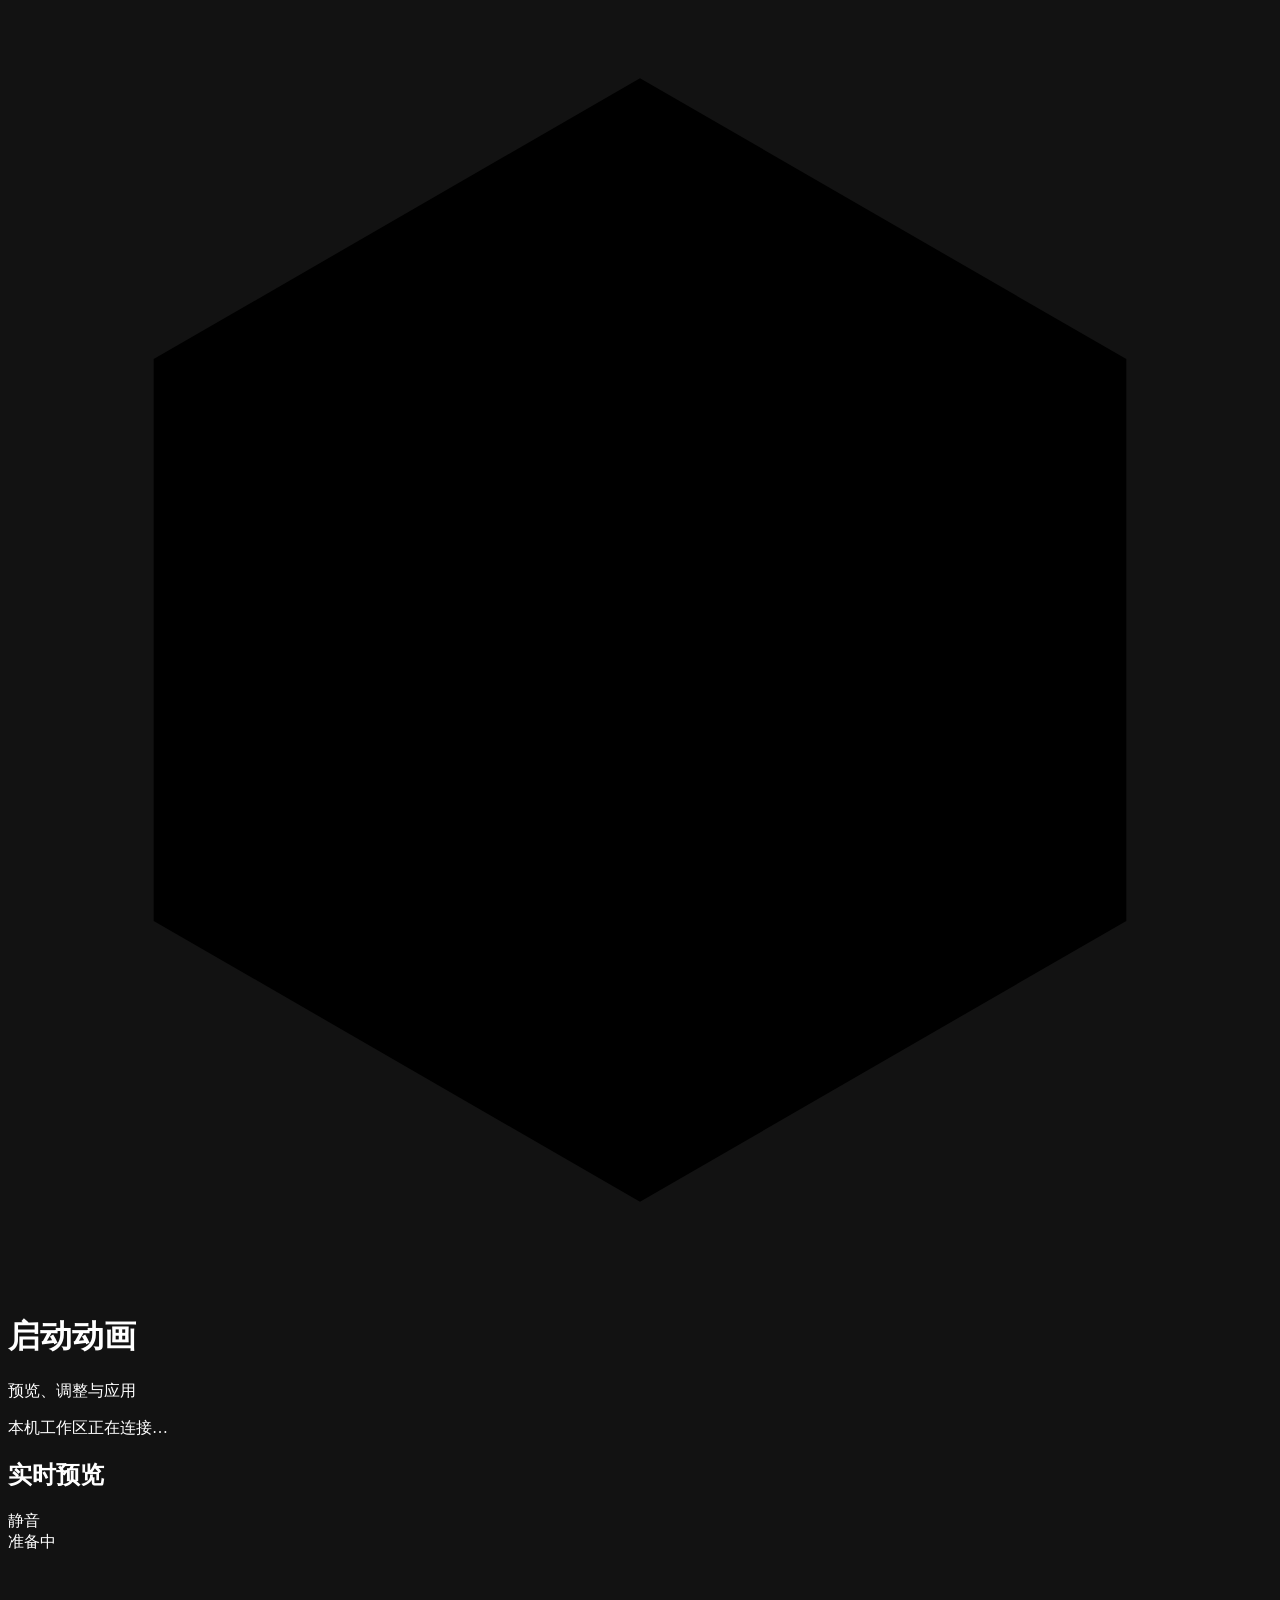
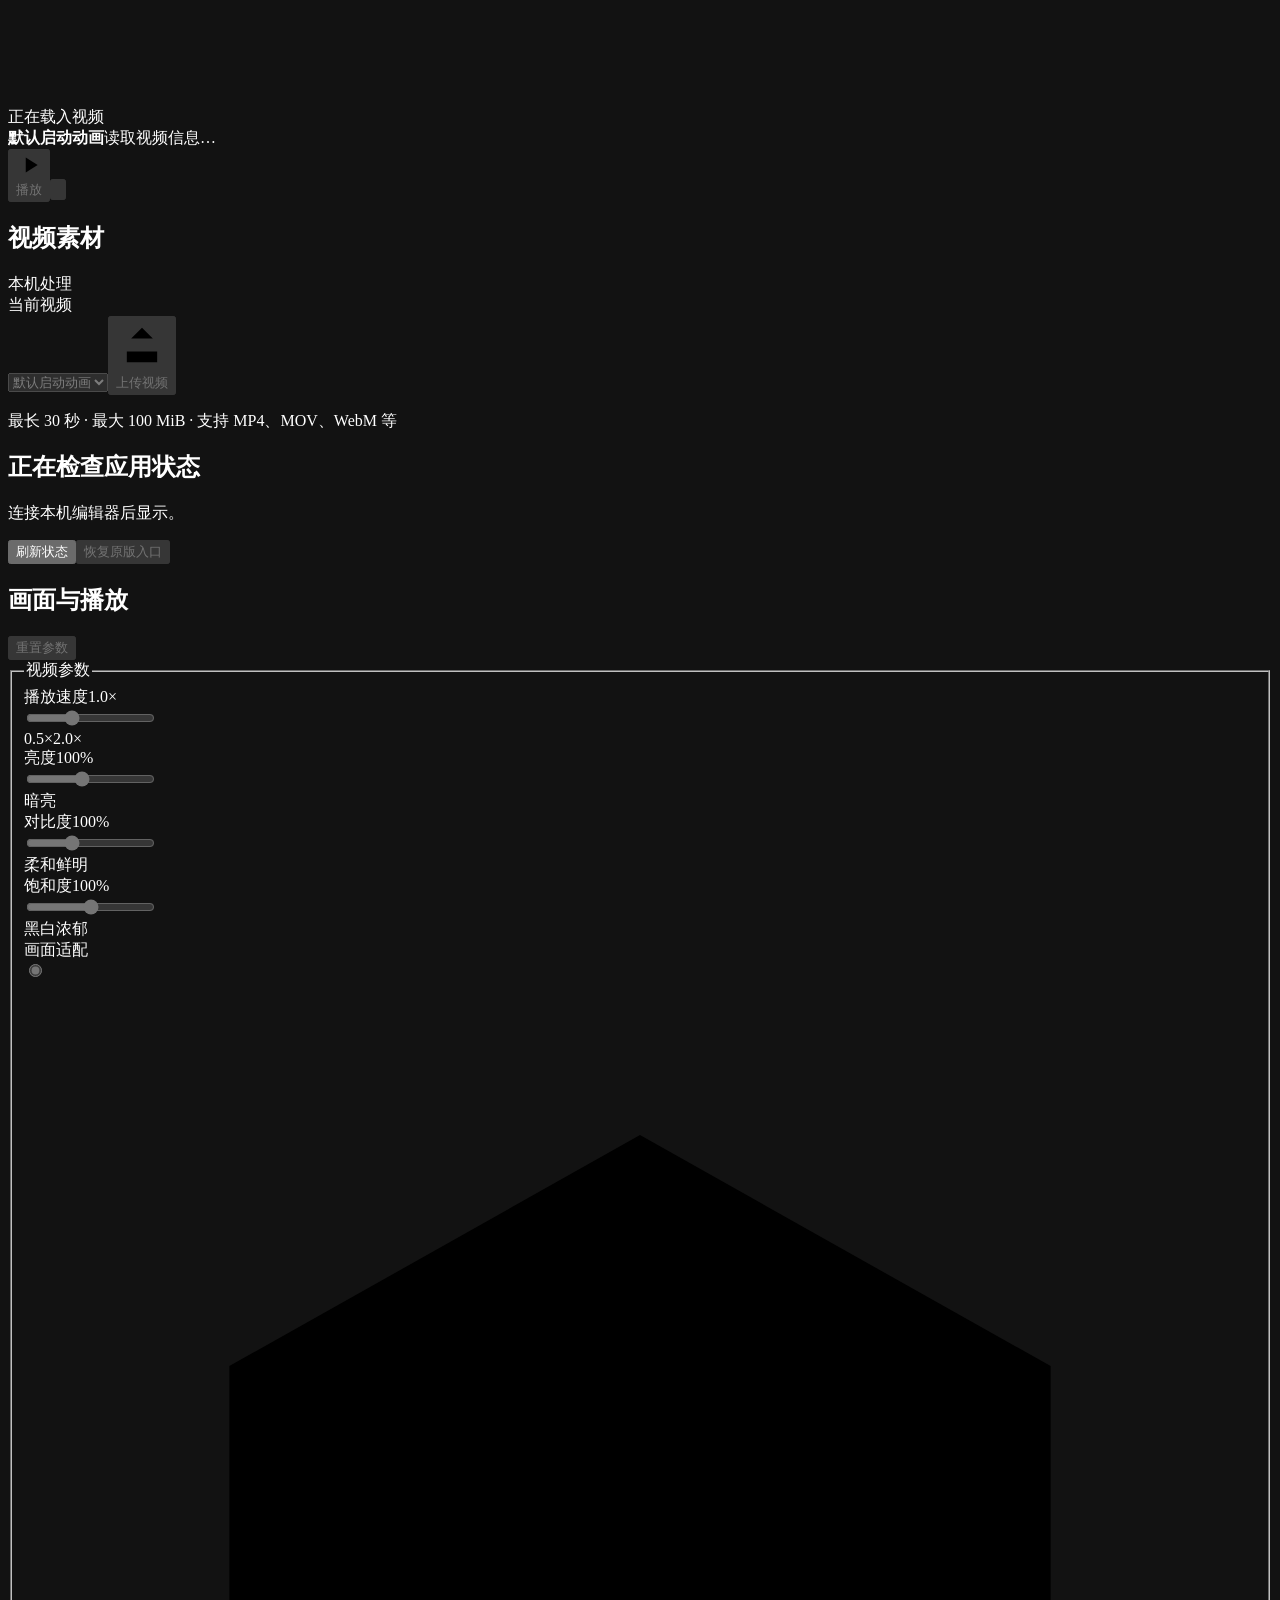
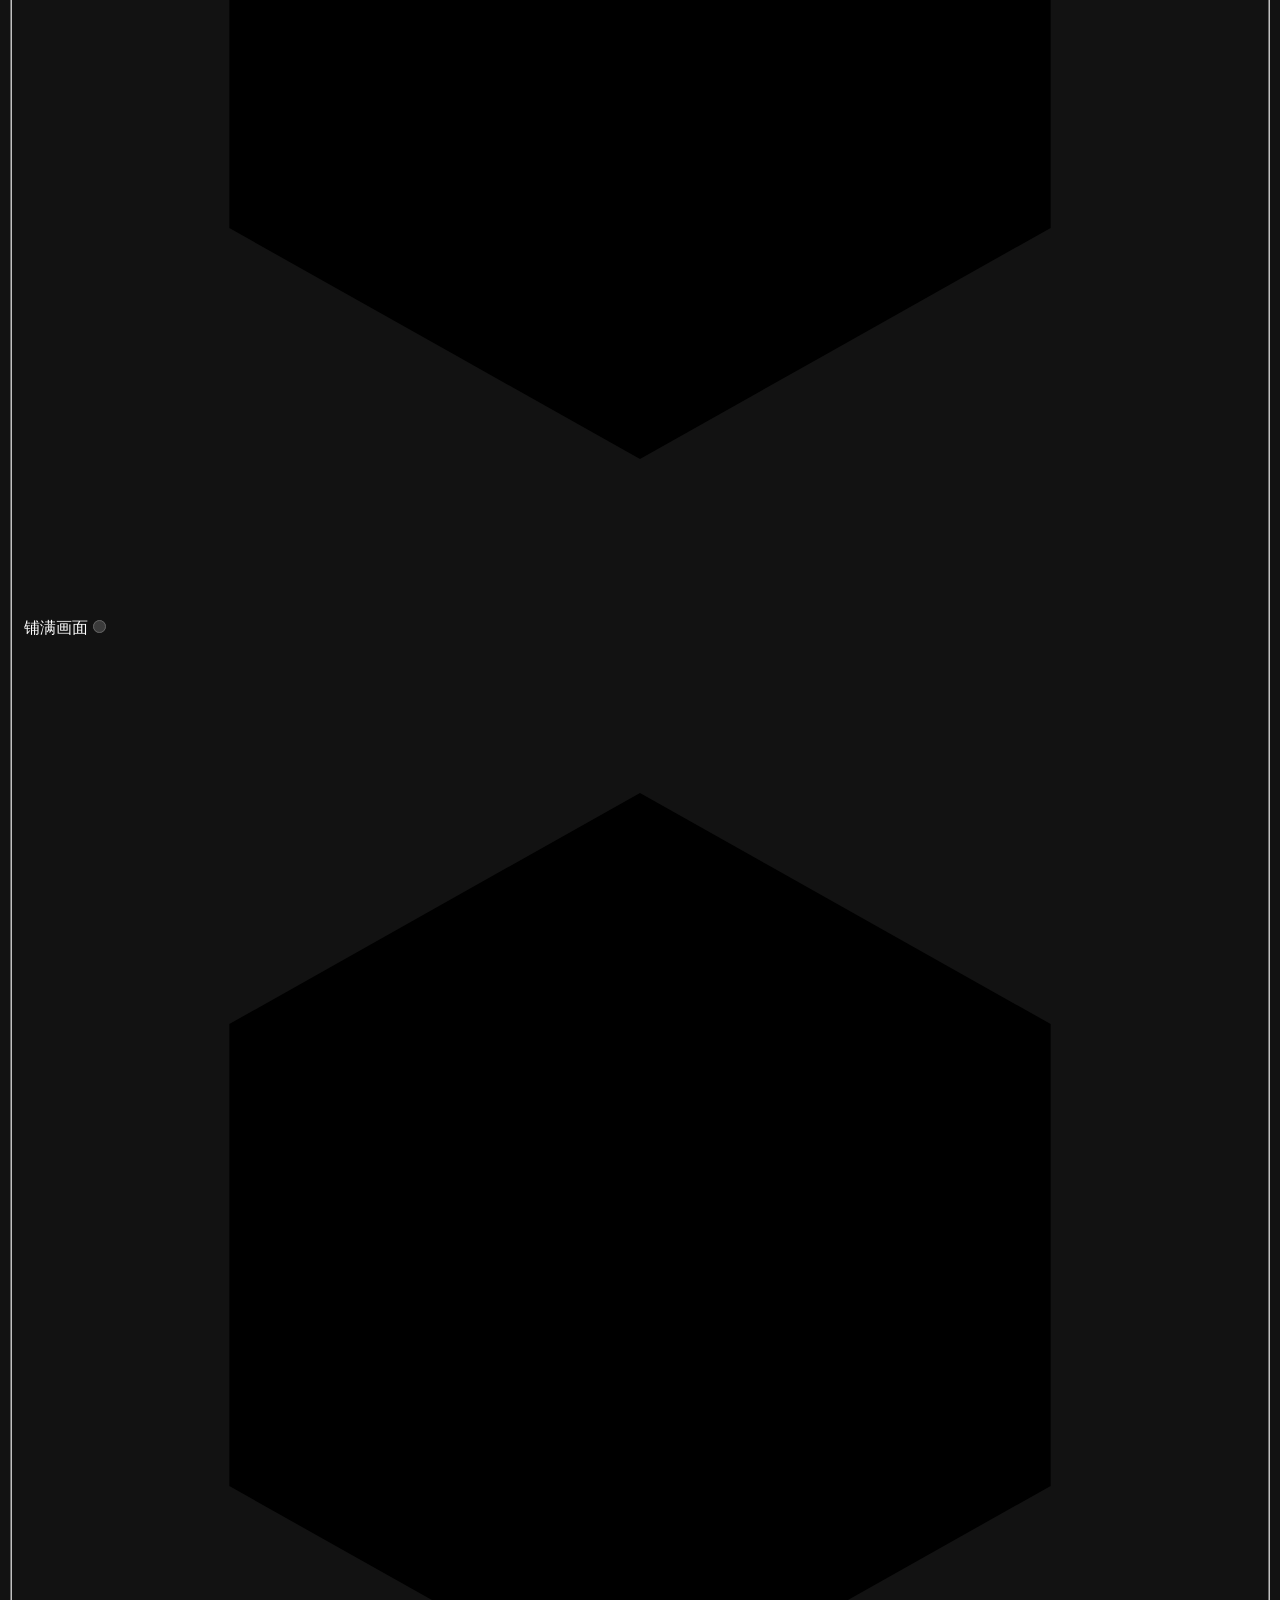
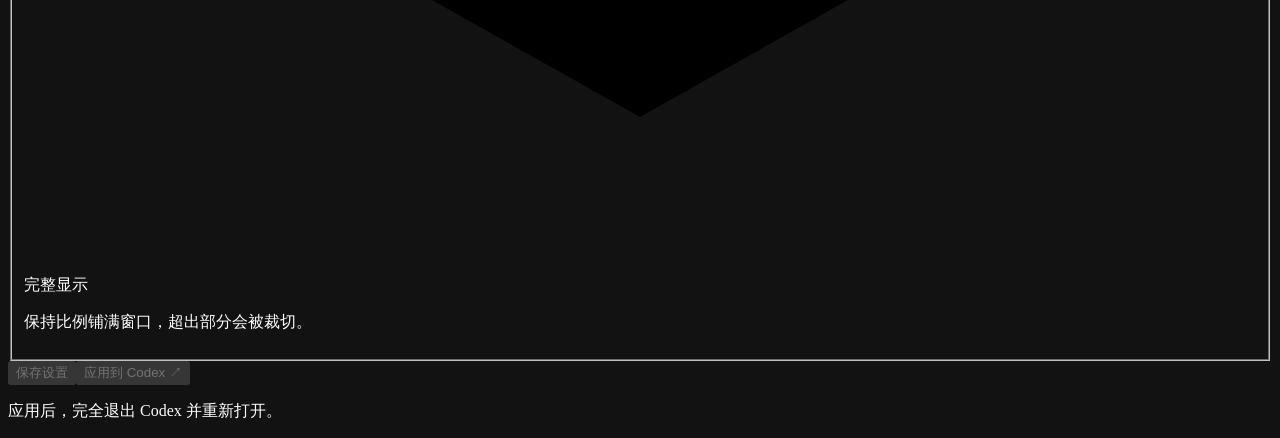
==== ui/index.html @ 3421c314 "feat: 添加 Codexflare 桌面动画编辑器" ====
<!doctype html>
<html lang="zh-CN">
<head>
  <meta charset="utf-8">
  <meta name="viewport" content="width=device-width, initial-scale=1">
  <meta name="color-scheme" content="dark">
  <title>Codex · 启动动画编辑器</title>
  <link rel="stylesheet" href="/editor.css">
  <script src="/editor.js" defer></script>
</head>
<body>
  <svg class="depth-lines" viewBox="0 0 720 720" aria-hidden="true"><g><path d="m360 40 277 160v320L360 680 83 520V200Z"/><path d="m360 100 225 130v260L360 620 135 490V230Z"/><path d="m360 160 173 100v200L360 560 187 460V260Z"/><path d="m360 220 121 70v140l-121 70-121-70V290Z"/><path d="m360 280 69 40v80l-69 40-69-40v-80Z"/></g></svg>
  <div class="app-shell">
    <header class="app-header">
      <div class="brand"><img class="brand-mark" src="/mark.svg" alt=""><div><h1>启动动画</h1><p class="brand-caption">预览、调整与应用</p></div></div>
      <div class="header-status"><span class="local-badge"><span class="status-dot"></span>本机工作区</span><span id="save-state" class="save-state" role="status">正在连接…</span></div>
    </header>

    <main>
      <div class="workspace">
        <div class="preview-column">
          <section class="preview-card" aria-labelledby="preview-heading">
            <div class="card-heading"><div class="heading-label"><h2 id="preview-heading">实时预览</h2><span class="preview-muted">静音</span></div><span id="playback-state" class="subtle-label">准备中</span></div>
            <div class="preview-stage">
              <video id="preview" muted playsinline preload="auto" aria-label="启动动画视频预览"></video>
              <div id="preview-placeholder" class="preview-placeholder"><img class="preview-symbol" src="/mark.svg" alt=""><span>正在载入视频</span></div>
            </div>
            <div id="media-error" class="media-error" role="alert" hidden><span>视频暂时无法预览，请重新加载或选择其他视频。</span><button id="reload-video" type="button">重新加载</button></div>
            <div class="preview-footer">
              <div class="video-details"><strong id="video-name">默认启动动画</strong><span id="video-meta">读取视频信息…</span></div>
              <div class="playback-actions"><button id="toggle-play" class="icon-button" type="button" aria-label="播放预览" disabled><svg aria-hidden="true" viewBox="0 0 24 24"><path id="play-icon" d="m9 5 11 7-11 7Z"/></svg><span id="play-label">播放</span></button><button id="restart" class="icon-button secondary-icon" type="button" aria-label="从头播放预览" disabled><svg aria-hidden="true" viewBox="0 0 24 24"><path d="M4 10a8 8 0 1 1 .5 6M4 4v6h6"/></svg></button></div>
            </div>
          </section>

          <section class="source-card" aria-labelledby="source-heading">
            <div class="section-heading"><div class="heading-label"><h2 id="source-heading">视频素材</h2></div><span class="subtle-label">本机处理</span></div>
            <label class="sr-only" for="video-source">当前视频</label>
            <div class="source-actions"><select id="video-source" data-edit disabled><option value="default">默认启动动画</option></select><button id="upload-button" class="upload-button" type="button" data-edit disabled><svg aria-hidden="true" viewBox="0 0 24 24"><path d="M12 16V4m-5 5 5-5 5 5M5 15v5h14v-5"/></svg>上传视频</button><input id="video-file" type="file" accept="video/*,.mp4,.mov,.webm,.mkv,.m4v" hidden></div>
            <p class="field-hint">最长 30 秒 · 最大 100 MiB · 支持 MP4、MOV、WebM 等</p>
          </section>
          <div class="message-stack">
            <div id="error-banner" class="notice error-notice" role="alert" hidden><span id="error-text"></span><button id="retry-state" type="button" hidden>重新连接</button></div>
            <div id="notice" class="notice" role="status" hidden></div>
          </div>
          <section class="installation-card" aria-labelledby="installation-heading">
            <div class="installation-status"><span id="installation-indicator" class="installation-indicator" aria-hidden="true"></span><h2 id="installation-heading">正在检查应用状态</h2></div>
            <p id="installation-message">连接本机编辑器后显示。</p>
            <div class="installation-actions"><button id="refresh-state" class="text-button" type="button">刷新状态</button><button id="restore" class="text-button" type="button" disabled>恢复原版入口</button></div>
          </section>
        </div>

        <section class="settings-card" aria-labelledby="settings-heading">
          <div class="section-heading"><div class="heading-label"><h2 id="settings-heading">画面与播放</h2></div><button id="reset" class="reset-button" type="button" data-edit disabled>重置参数</button></div>
          <fieldset id="adjustments" disabled>
            <legend class="sr-only">视频参数</legend>
            <div class="slider-field"><div class="control-label"><label for="speed">播放速度</label><output id="speed-value" for="speed">1.0×</output></div><input id="speed" type="range" min="0.5" max="2" step="0.1" value="1"><div class="range-labels"><span>0.5×</span><span>2.0×</span></div></div>
            <div class="slider-field"><div class="control-label"><label for="brightness">亮度</label><output id="brightness-value" for="brightness">100%</output></div><input id="brightness" type="range" min="0.25" max="2" step="0.05" value="1"><div class="range-labels"><span>暗</span><span>亮</span></div></div>
            <div class="slider-field"><div class="control-label"><label for="contrast">对比度</label><output id="contrast-value" for="contrast">100%</output></div><input id="contrast" type="range" min="0.5" max="2" step="0.05" value="1"><div class="range-labels"><span>柔和</span><span>鲜明</span></div></div>
            <div class="slider-field"><div class="control-label"><label for="saturation">饱和度</label><output id="saturation-value" for="saturation">100%</output></div><input id="saturation" type="range" min="0" max="2" step="0.05" value="1"><div class="range-labels"><span>黑白</span><span>浓郁</span></div></div>
            <div class="fit-field"><span id="fit-label" class="input-label">画面适配</span><div class="segmented-control" role="group" aria-labelledby="fit-label"><label><input type="radio" name="fit" value="cover" checked><span><svg aria-hidden="true" viewBox="0 0 24 24"><path d="m12 3 8 4.5v9L12 21l-8-4.5v-9Z"/><path d="M8 8h8v8H8Z"/></svg>铺满画面</span></label><label><input type="radio" name="fit" value="contain"><span><svg aria-hidden="true" viewBox="0 0 24 24"><path d="m12 3 8 4.5v9L12 21l-8-4.5v-9Z"/><path d="M8 10h8v4H8Z"/></svg>完整显示</span></label></div><p id="fit-hint" class="field-hint">保持比例铺满窗口，超出部分会被裁切。</p></div>
          </fieldset>
          <div class="apply-area"><div id="busy-message" class="busy-message" role="status" hidden><span class="spinner" aria-hidden="true"></span><span id="busy-text"></span></div><div class="apply-buttons"><button id="save" class="save-button" type="button" disabled>保存设置</button><button id="install" class="primary-button" type="button" disabled>应用到 Codex <span aria-hidden="true">↗</span></button></div><p class="apply-hint">应用后，完全退出 Codex 并重新打开。</p></div>
        </section>
      </div>
    </main>
  </div>
</body>
</html>
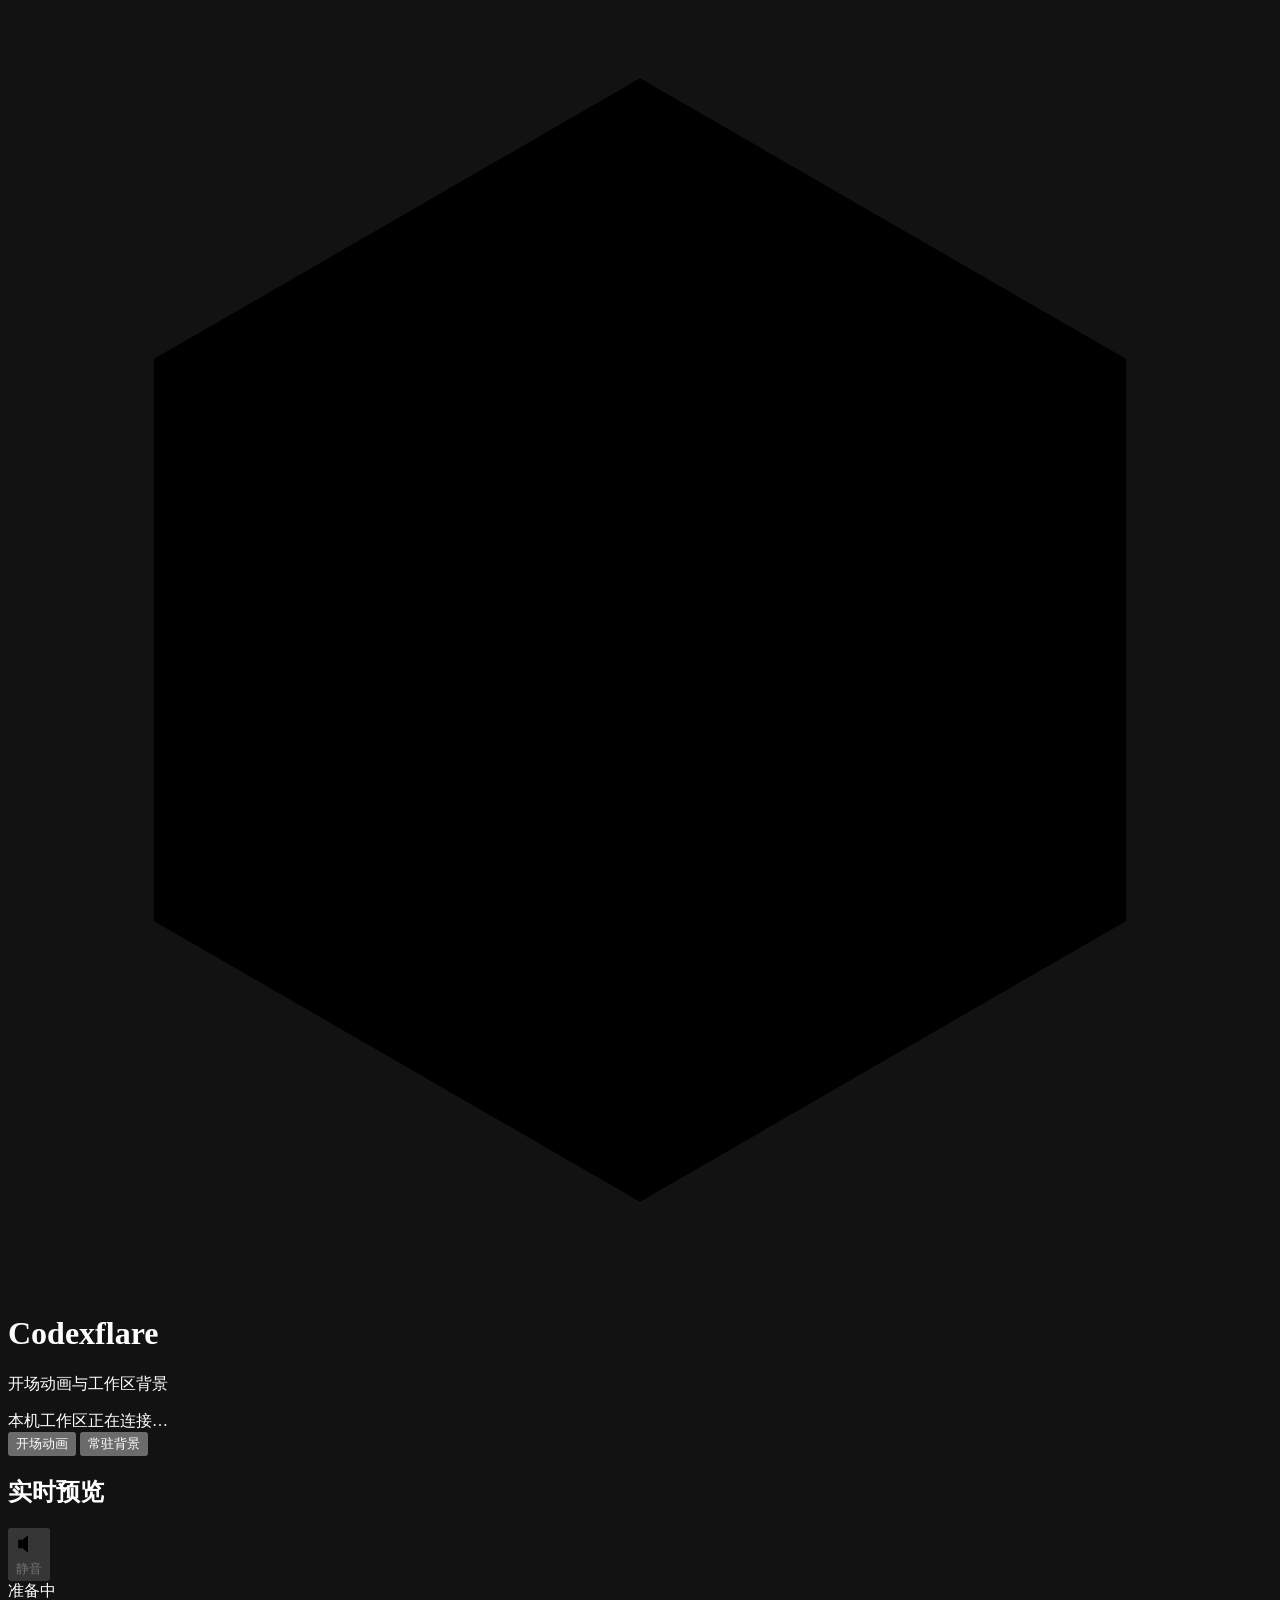
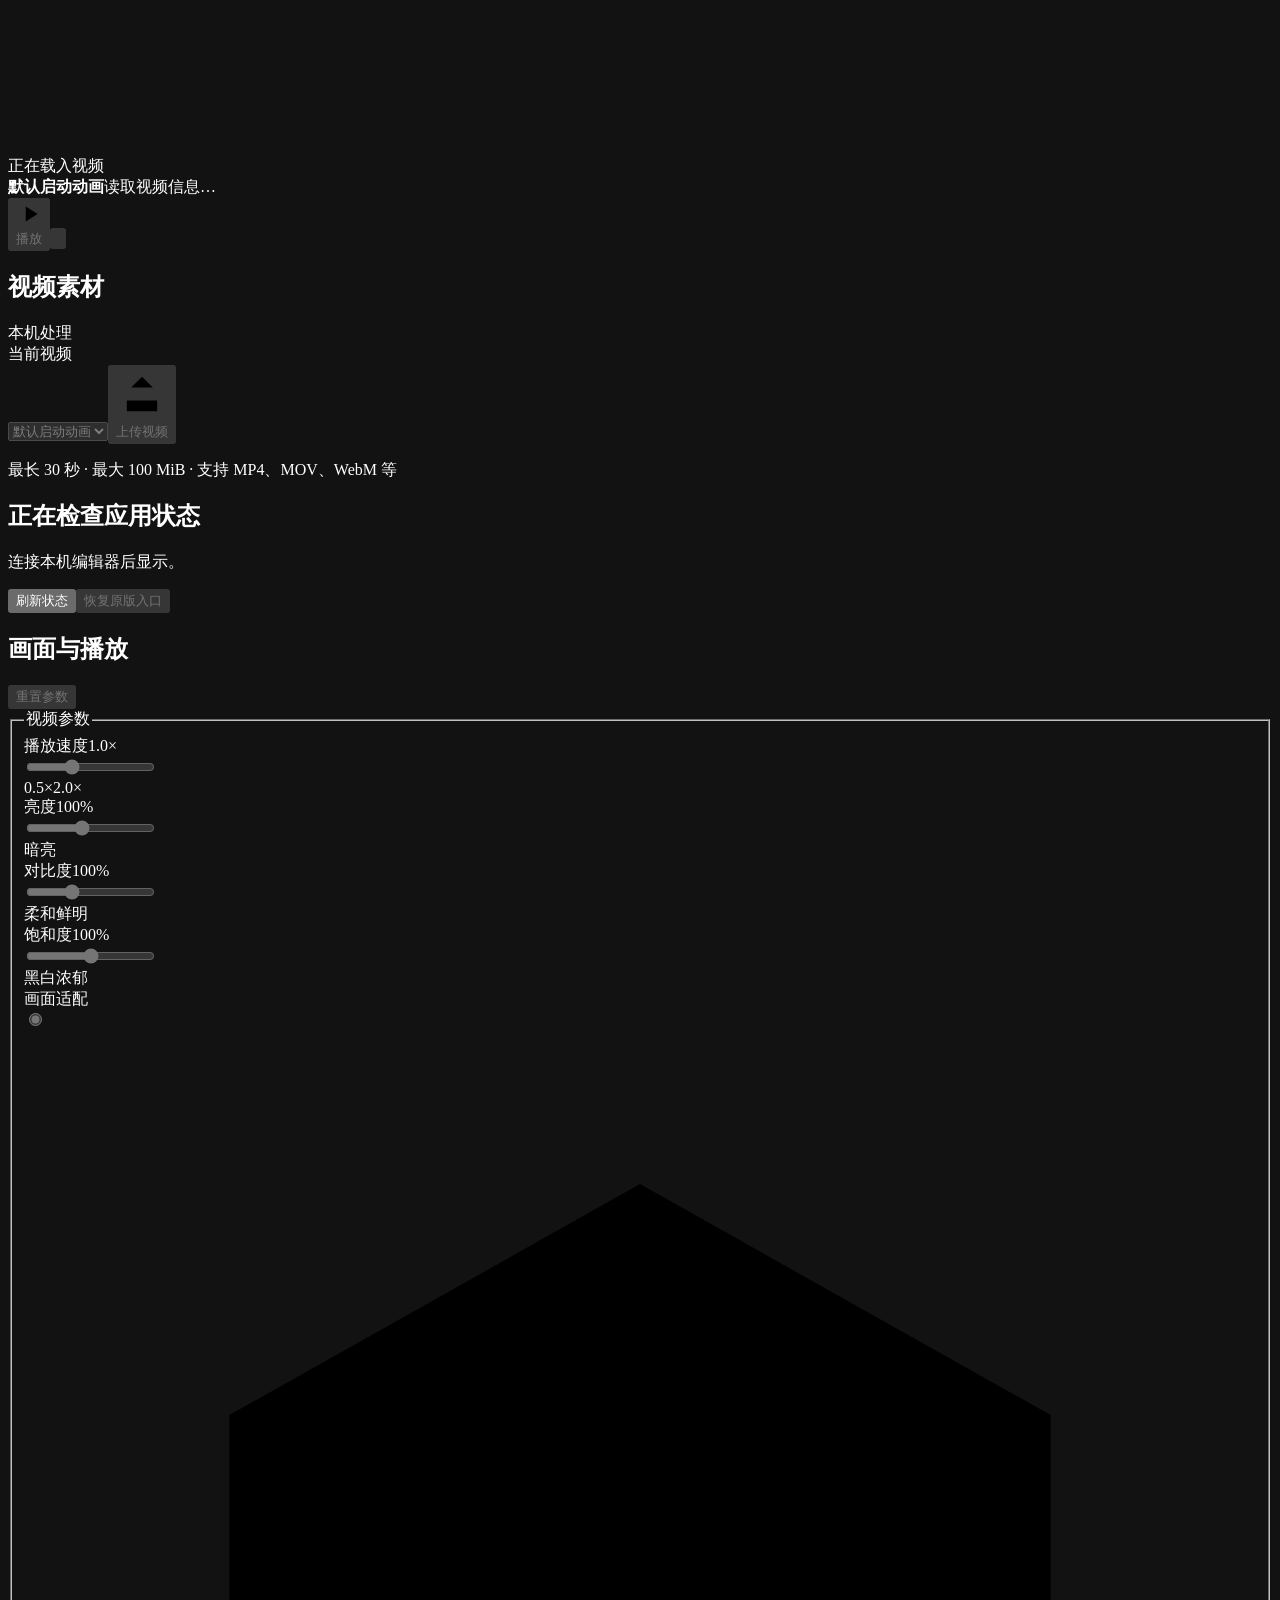
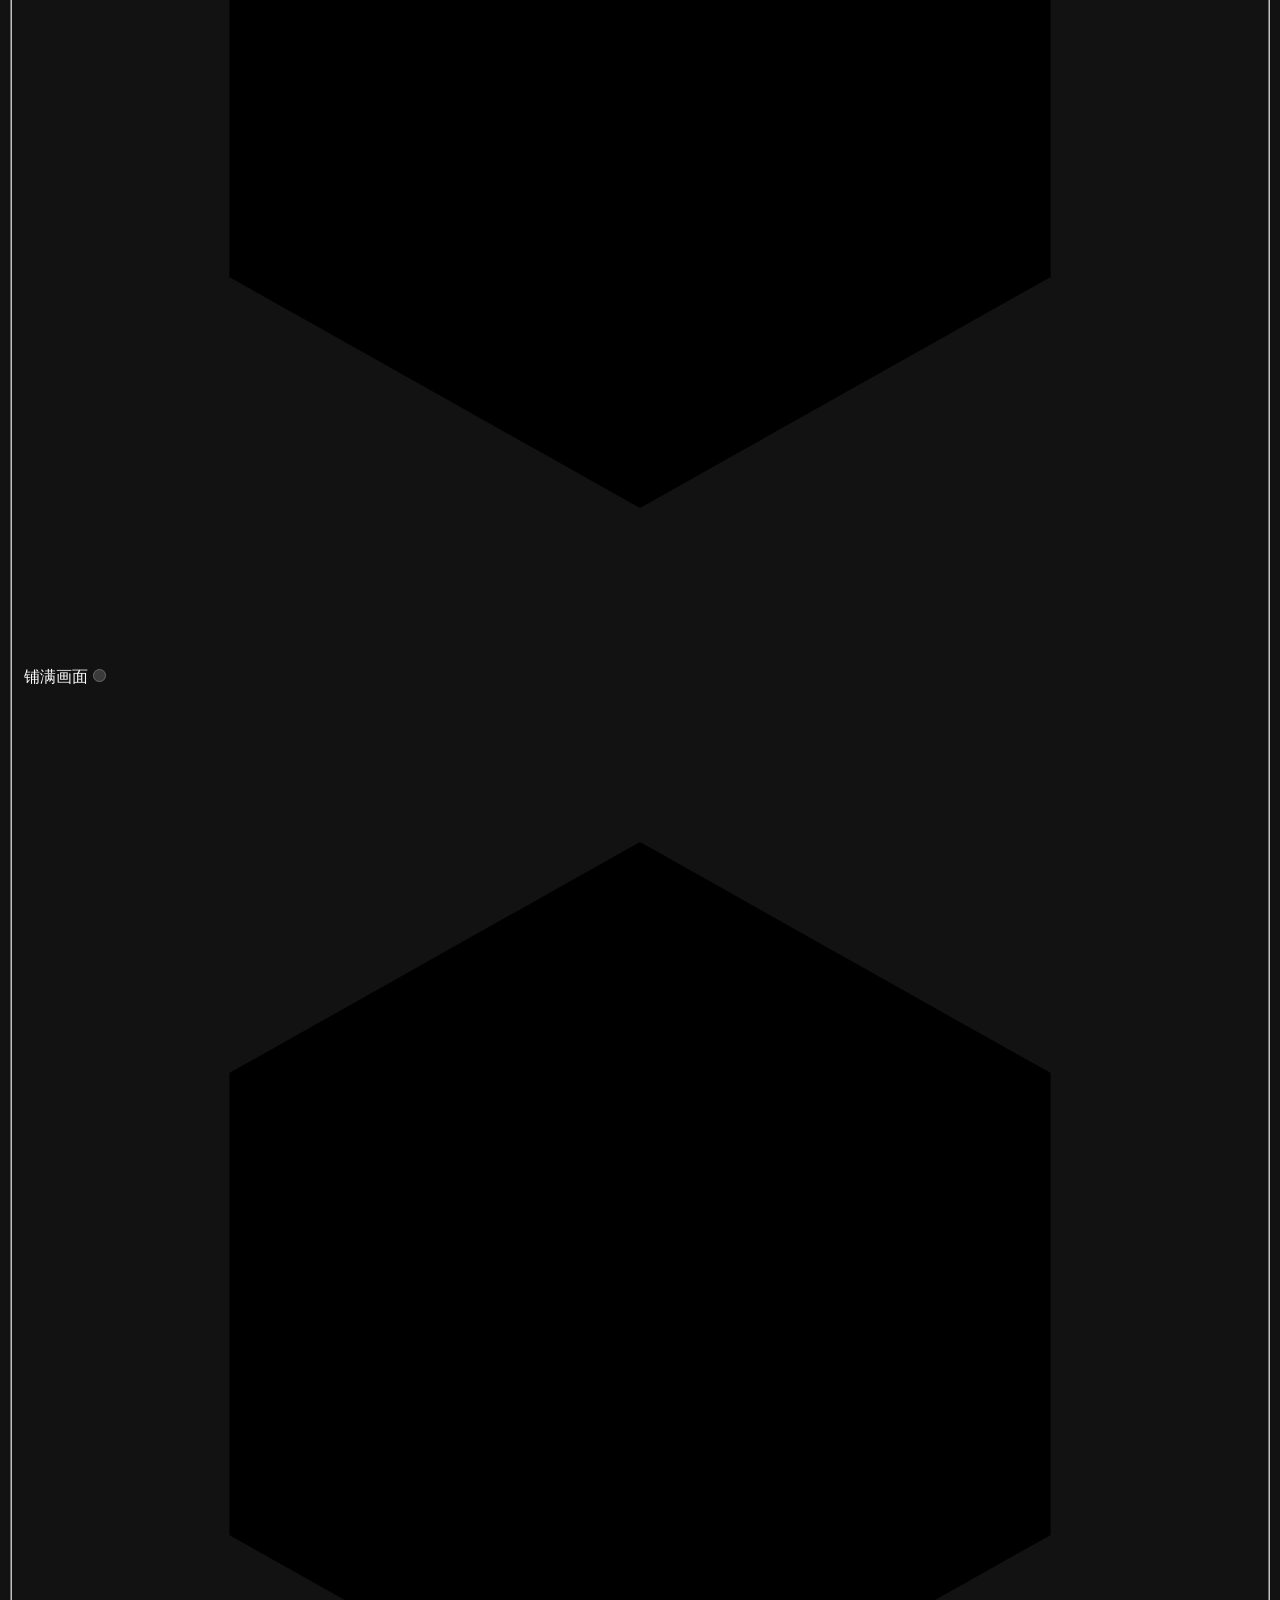
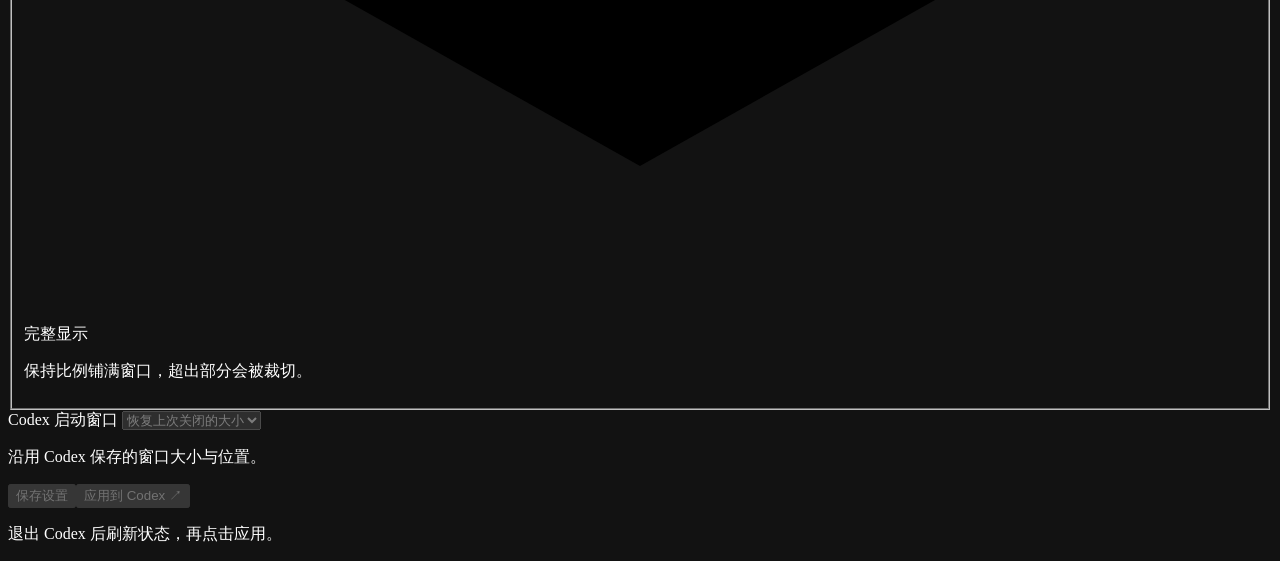
==== commit 4bb2a065: "feat: 完善 Codexflare 外观定制并准备 RPM 发布" ====
--- a/ui/index.html
+++ b/ui/index.html
@@ -4,7 +4,7 @@
   <meta charset="utf-8">
   <meta name="viewport" content="width=device-width, initial-scale=1">
   <meta name="color-scheme" content="dark">
-  <title>Codex · 启动动画编辑器</title>
+  <title>Codexflare</title>
   <link rel="stylesheet" href="/editor.css">
   <script src="/editor.js" defer></script>
 </head>
@@ -12,15 +12,19 @@
   <svg class="depth-lines" viewBox="0 0 720 720" aria-hidden="true"><g><path d="m360 40 277 160v320L360 680 83 520V200Z"/><path d="m360 100 225 130v260L360 620 135 490V230Z"/><path d="m360 160 173 100v200L360 560 187 460V260Z"/><path d="m360 220 121 70v140l-121 70-121-70V290Z"/><path d="m360 280 69 40v80l-69 40-69-40v-80Z"/></g></svg>
   <div class="app-shell">
     <header class="app-header">
-      <div class="brand"><img class="brand-mark" src="/mark.svg" alt=""><div><h1>启动动画</h1><p class="brand-caption">预览、调整与应用</p></div></div>
+      <div class="brand"><img class="brand-mark" src="/mark.svg" alt=""><div><h1>Codexflare</h1><p class="brand-caption">开场动画与工作区背景</p></div></div>
       <div class="header-status"><span class="local-badge"><span class="status-dot"></span>本机工作区</span><span id="save-state" class="save-state" role="status">正在连接…</span></div>
     </header>
 
+    <nav class="editor-tabs" role="tablist" aria-label="个性化设置">
+      <button id="animation-tab" type="button" role="tab" aria-selected="true" aria-controls="animation-preview">开场动画</button>
+      <button id="background-tab" type="button" role="tab" aria-selected="false" aria-controls="background-preview-card" tabindex="-1">常驻背景</button>
+    </nav>
     <main>
       <div class="workspace">
         <div class="preview-column">
-          <section class="preview-card" aria-labelledby="preview-heading">
-            <div class="card-heading"><div class="heading-label"><h2 id="preview-heading">实时预览</h2><span class="preview-muted">静音</span></div><span id="playback-state" class="subtle-label">准备中</span></div>
+          <section id="animation-preview" class="preview-card" role="tabpanel" aria-labelledby="animation-tab">
+            <div class="card-heading"><div class="heading-label"><h2 id="preview-heading">实时预览</h2><button id="toggle-mute" class="mute-button" type="button" aria-label="静音播放" aria-pressed="true" data-edit disabled><svg aria-hidden="true" viewBox="0 0 24 24"><path d="M11 4 6 8H2v8h4l5 4Z"/><path id="mute-icon" d="m17 9 5 6m0-6-5 6"/></svg><span id="mute-label">静音</span></button></div><span id="playback-state" class="subtle-label">准备中</span></div>
             <div class="preview-stage">
               <video id="preview" muted playsinline preload="auto" aria-label="启动动画视频预览"></video>
               <div id="preview-placeholder" class="preview-placeholder"><img class="preview-symbol" src="/mark.svg" alt=""><span>正在载入视频</span></div>
@@ -32,11 +36,28 @@
             </div>
           </section>
 
-          <section class="source-card" aria-labelledby="source-heading">
+          <section id="animation-source-card" class="source-card" aria-labelledby="source-heading">
             <div class="section-heading"><div class="heading-label"><h2 id="source-heading">视频素材</h2></div><span class="subtle-label">本机处理</span></div>
             <label class="sr-only" for="video-source">当前视频</label>
             <div class="source-actions"><select id="video-source" data-edit disabled><option value="default">默认启动动画</option></select><button id="upload-button" class="upload-button" type="button" data-edit disabled><svg aria-hidden="true" viewBox="0 0 24 24"><path d="M12 16V4m-5 5 5-5 5 5M5 15v5h14v-5"/></svg>上传视频</button><input id="video-file" type="file" accept="video/*,.mp4,.mov,.webm,.mkv,.m4v" hidden></div>
             <p class="field-hint">最长 30 秒 · 最大 100 MiB · 支持 MP4、MOV、WebM 等</p>
+          </section>
+          <section id="background-preview-card" class="preview-card" role="tabpanel" aria-labelledby="background-tab" hidden>
+            <div class="card-heading"><div class="heading-label"><h2>背景预览</h2><span class="preview-muted">模拟对话</span></div><span class="subtle-label">左侧渐隐</span></div>
+            <div id="background-preview" class="background-preview">
+              <img id="background-image" class="background-image" alt="" hidden>
+              <div class="sample-toolbar"><img src="/mark.svg" alt=""><span>Codex</span><span class="sample-toolbar-end">新对话</span></div>
+              <div class="sample-conversation"><p class="sample-question">让每一次打开，都有自己的风格。</p><p class="sample-answer">背景安静地留在右侧，<br>让想法与对话保持清晰。</p></div>
+              <div class="sample-composer"><span>描述你的想法…</span><span class="sample-send" aria-hidden="true">↑</span></div>
+              <div id="background-placeholder" class="background-placeholder">上传一张 PNG，预览你的工作区。</div>
+            </div>
+            <div class="preview-footer"><div class="video-details"><strong id="background-name">尚未选择图片</strong><span id="background-meta">仅在本机保存与处理</span></div></div>
+          </section>
+          <section id="background-source-card" class="source-card" aria-labelledby="background-source-heading" hidden>
+            <div class="section-heading"><h2 id="background-source-heading">背景图片</h2><span class="subtle-label">本机处理</span></div>
+            <label class="sr-only" for="background-source">当前背景</label>
+            <div class="source-actions"><select id="background-source" data-edit disabled><option value="default">default1 · 内置</option></select><button id="background-upload-button" class="upload-button" type="button" data-edit disabled><svg aria-hidden="true" viewBox="0 0 24 24"><path d="M12 16V4m-5 5 5-5 5 5M5 15v5h14v-5"/></svg>上传图片</button><input id="background-file" type="file" accept="image/png,.png" hidden></div>
+            <p class="field-hint">PNG · 最大 40 MiB · 单边不超过 8192 像素</p>
           </section>
           <div class="message-stack">
             <div id="error-banner" class="notice error-notice" role="alert" hidden><span id="error-text"></span><button id="retry-state" type="button" hidden>重新连接</button></div>
@@ -59,7 +80,24 @@
             <div class="slider-field"><div class="control-label"><label for="saturation">饱和度</label><output id="saturation-value" for="saturation">100%</output></div><input id="saturation" type="range" min="0" max="2" step="0.05" value="1"><div class="range-labels"><span>黑白</span><span>浓郁</span></div></div>
             <div class="fit-field"><span id="fit-label" class="input-label">画面适配</span><div class="segmented-control" role="group" aria-labelledby="fit-label"><label><input type="radio" name="fit" value="cover" checked><span><svg aria-hidden="true" viewBox="0 0 24 24"><path d="m12 3 8 4.5v9L12 21l-8-4.5v-9Z"/><path d="M8 8h8v8H8Z"/></svg>铺满画面</span></label><label><input type="radio" name="fit" value="contain"><span><svg aria-hidden="true" viewBox="0 0 24 24"><path d="m12 3 8 4.5v9L12 21l-8-4.5v-9Z"/><path d="M8 10h8v4H8Z"/></svg>完整显示</span></label></div><p id="fit-hint" class="field-hint">保持比例铺满窗口，超出部分会被裁切。</p></div>
           </fieldset>
-          <div class="apply-area"><div id="busy-message" class="busy-message" role="status" hidden><span class="spinner" aria-hidden="true"></span><span id="busy-text"></span></div><div class="apply-buttons"><button id="save" class="save-button" type="button" disabled>保存设置</button><button id="install" class="primary-button" type="button" disabled>应用到 Codex <span aria-hidden="true">↗</span></button></div><p class="apply-hint">应用后，完全退出 Codex 并重新打开。</p></div>
+          <fieldset id="background-adjustments" disabled hidden>
+            <legend class="sr-only">背景参数</legend>
+            <label class="toggle-field" for="background-enabled"><span>启用图片背景</span><input id="background-enabled" type="checkbox" checked><span class="toggle-switch" aria-hidden="true"></span></label>
+            <p class="field-hint background-hint">背景向左渐隐，自动融合深浅主题。输入框与代码块保持清晰。</p>
+            <div class="slider-field"><div class="control-label"><label for="background-opacity">不透明度</label><output id="background-opacity-value" for="background-opacity">18%</output></div><input id="background-opacity" type="range" min="0" max="0.5" step="0.01" value="0.18"></div>
+            <div class="slider-field"><div class="control-label"><label for="background-position">水平位置</label><output id="background-position-value" for="background-position">80%</output></div><input id="background-position" type="range" min="50" max="100" step="1" value="80"><p class="field-hint">越大越靠右，左侧留给对话。</p></div>
+            <div class="slider-field"><div class="control-label"><label for="background-scale">图片大小</label><output id="background-scale-value" for="background-scale">70%</output></div><input id="background-scale" type="range" min="40" max="140" step="1" value="70"><p class="field-hint">按工作区宽度缩放，超出窗口的部分会被裁切。</p></div>
+          </fieldset>
+          <div class="window-mode-field">
+            <label class="input-label" for="window-mode">Codex 启动窗口</label>
+            <select id="window-mode" aria-describedby="window-mode-hint" data-edit disabled>
+              <option value="restore">恢复上次关闭的大小</option>
+              <option value="fullscreen">全屏</option>
+              <option value="centered">居中小窗口</option>
+            </select>
+            <p id="window-mode-hint" class="field-hint">沿用 Codex 保存的窗口大小与位置。</p>
+          </div>
+          <div class="apply-area"><div id="busy-message" class="busy-message" role="status" hidden><span class="spinner" aria-hidden="true"></span><span id="busy-text"></span></div><div class="apply-buttons"><button id="save" class="save-button" type="button" disabled>保存设置</button><button id="install" class="primary-button" type="button" disabled>应用到 Codex <span aria-hidden="true">↗</span></button></div><p class="apply-hint">退出 Codex 后刷新状态，再点击应用。</p></div>
         </section>
       </div>
     </main>
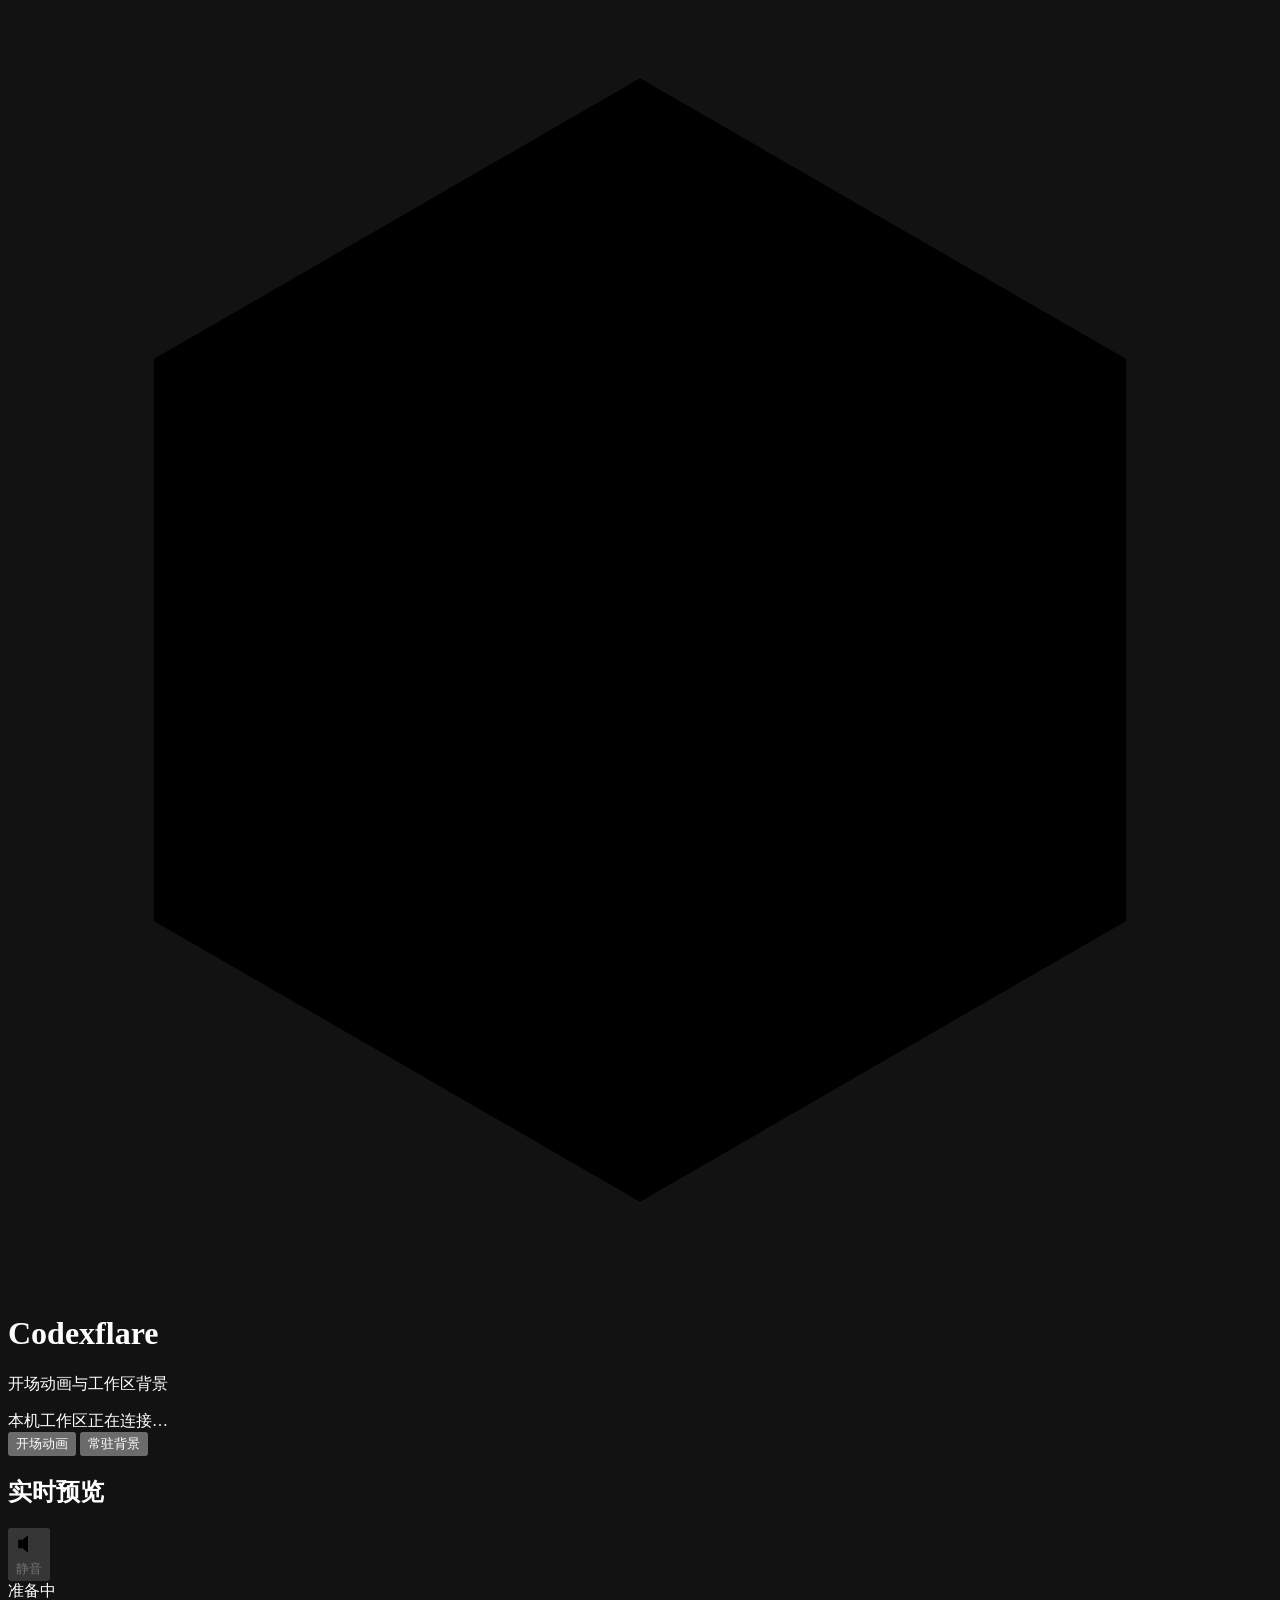
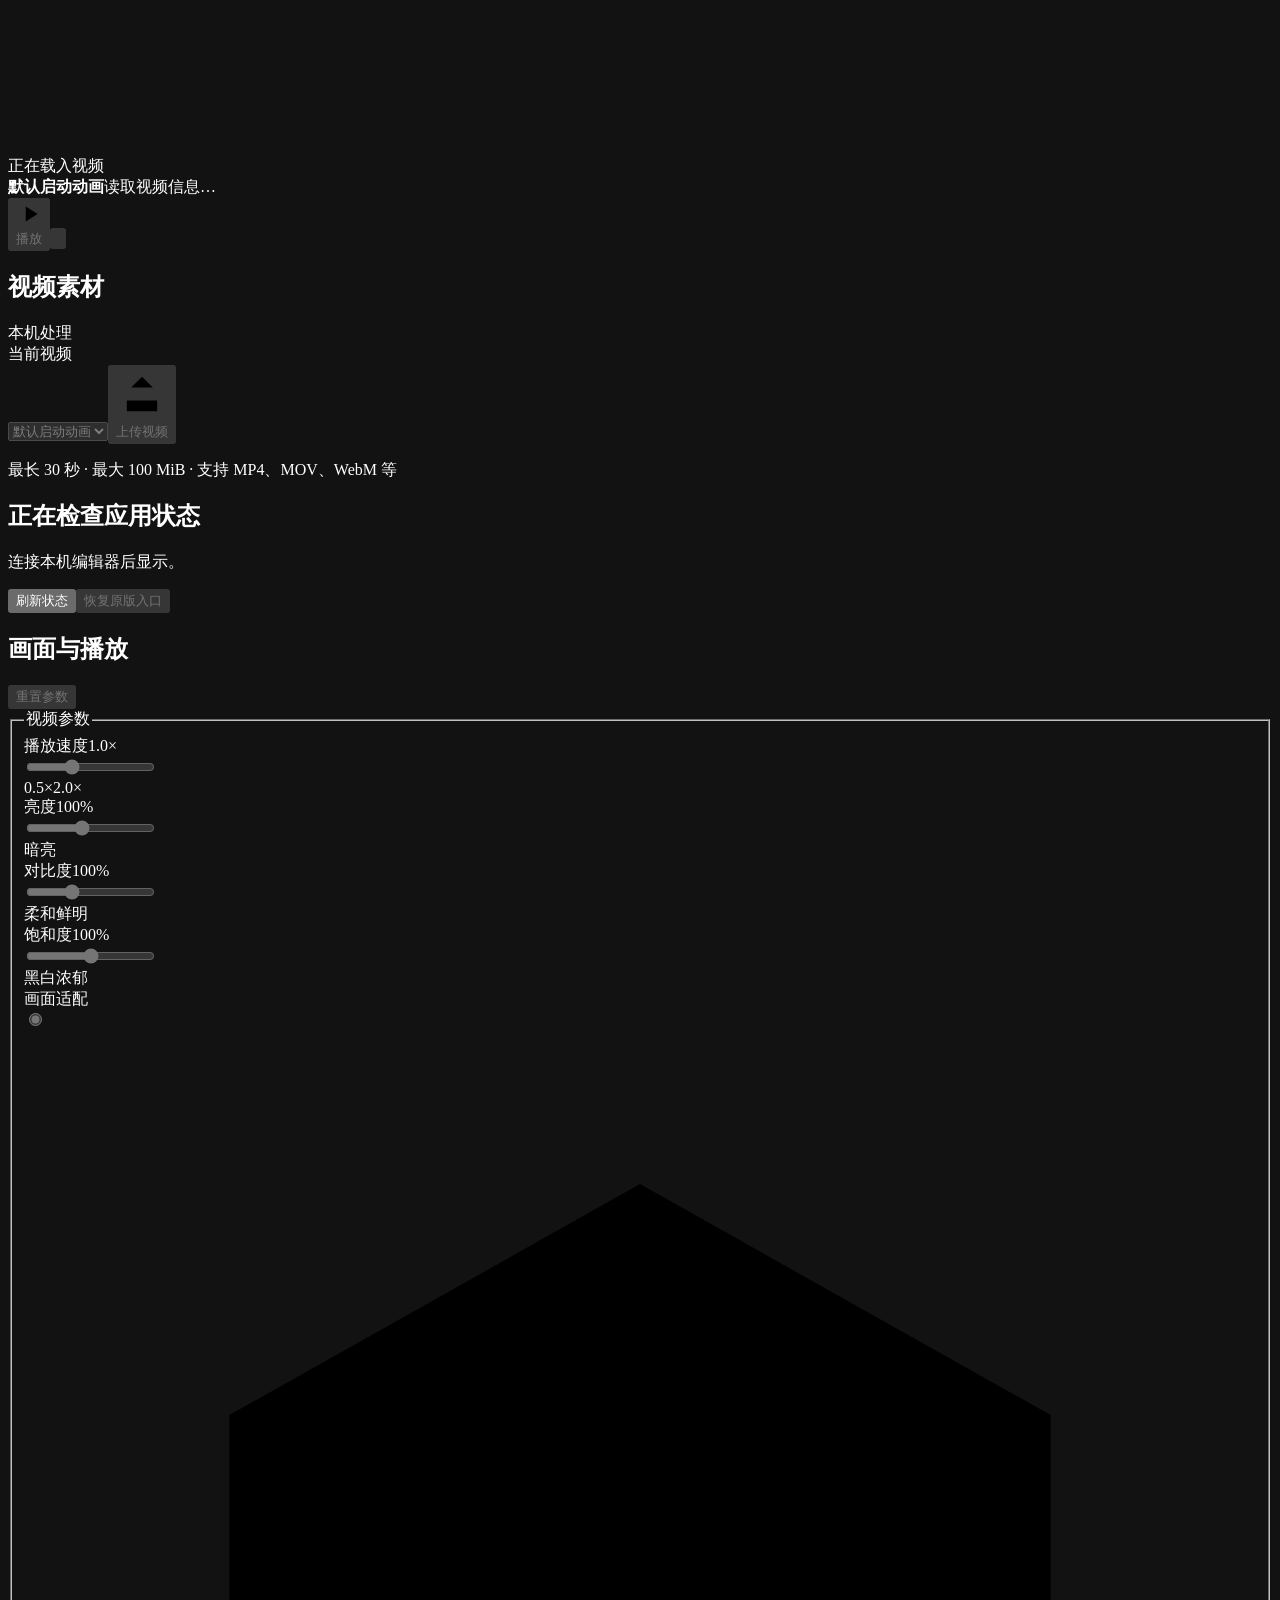
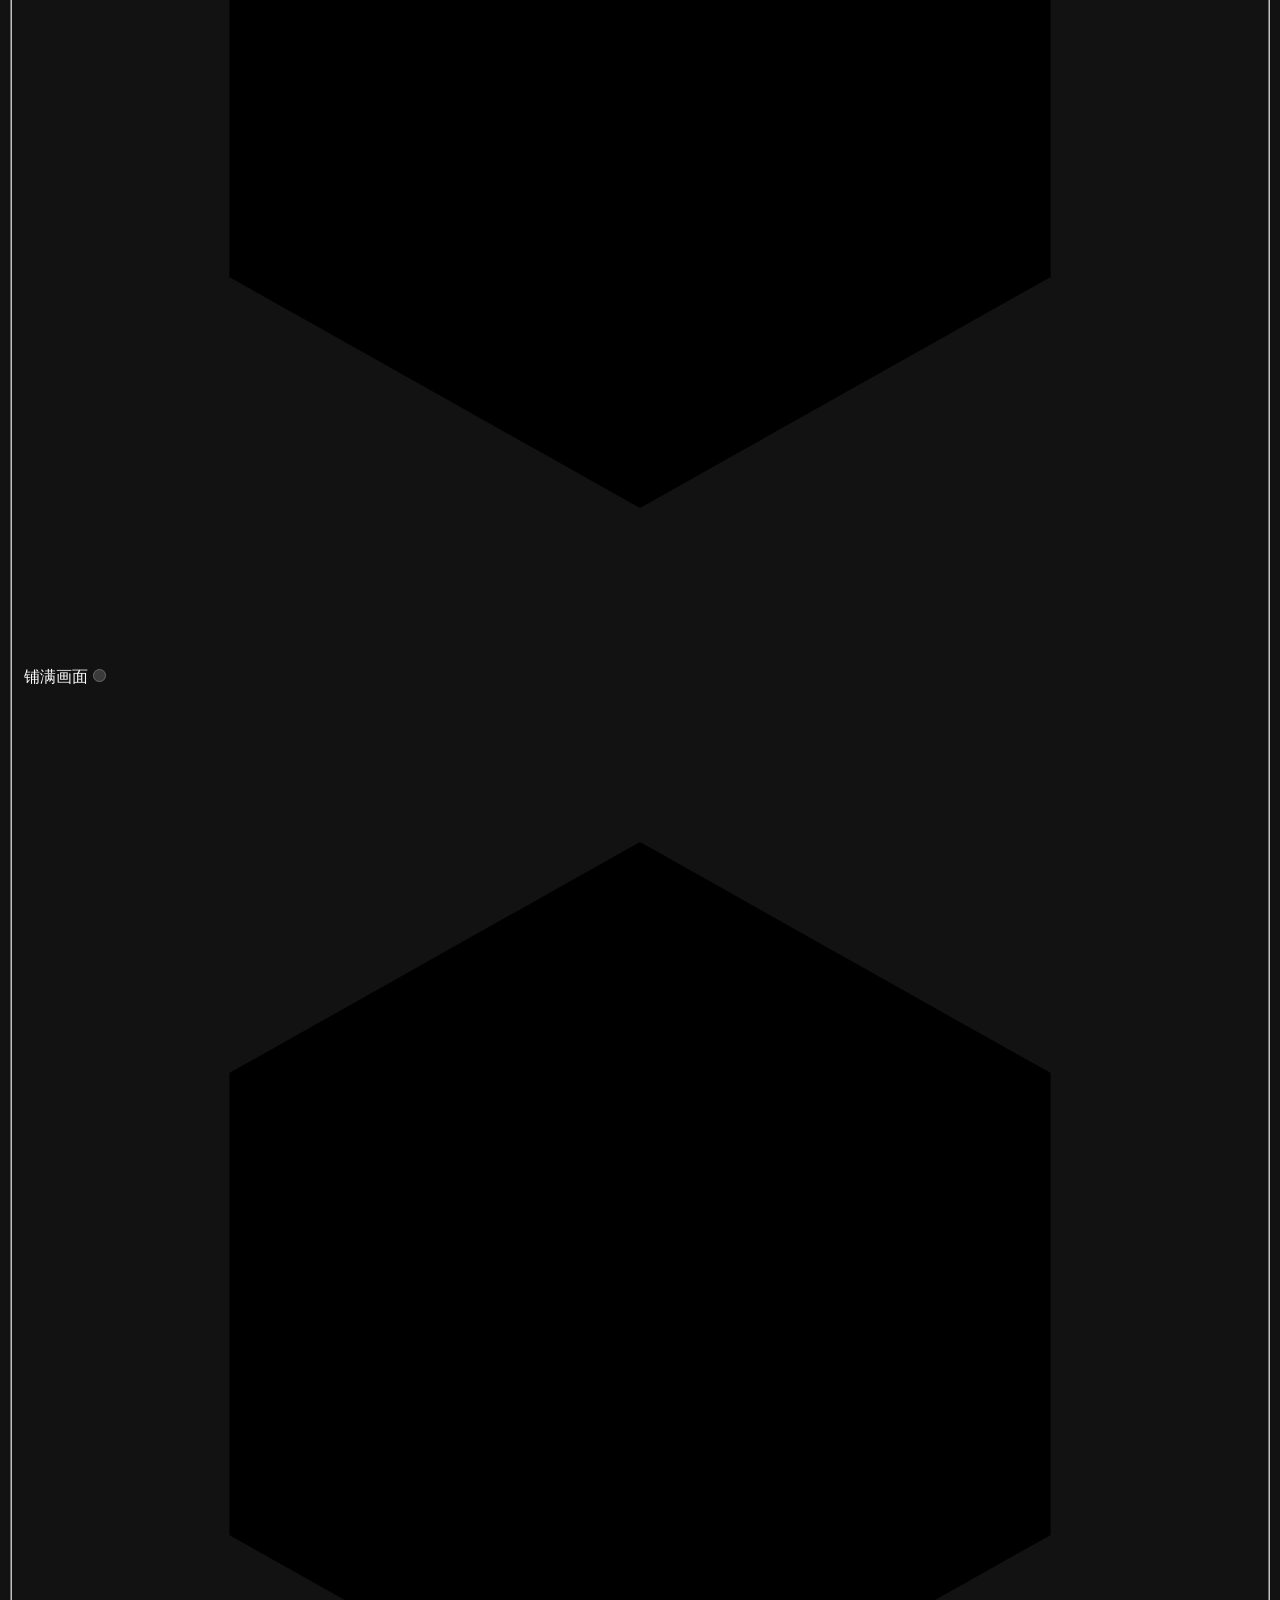
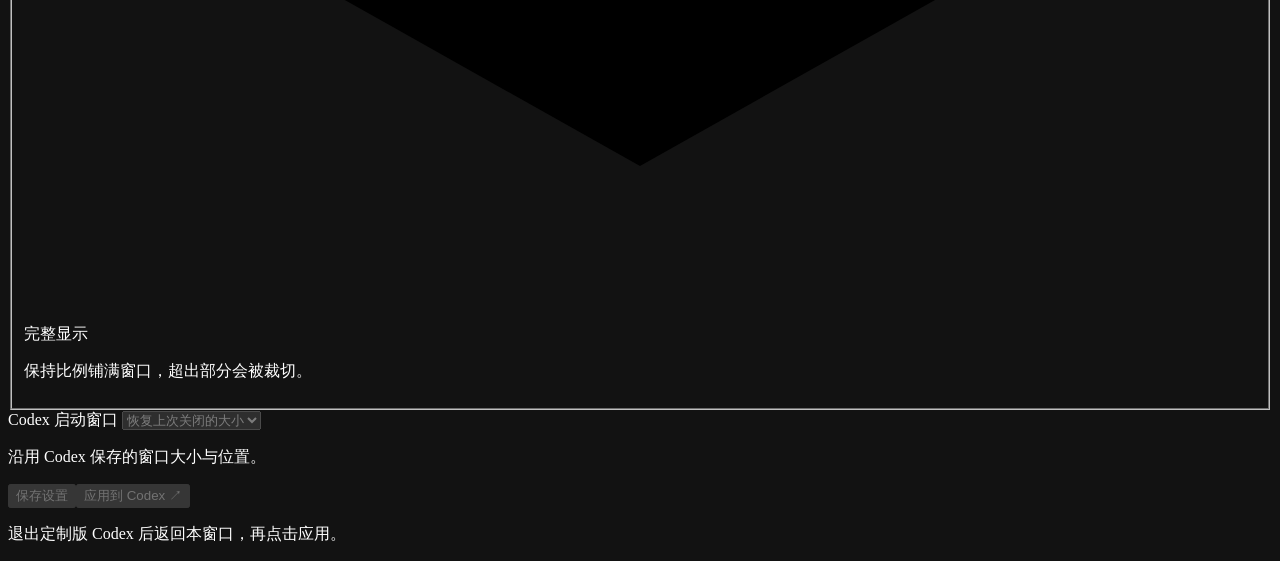
==== commit 9e3b4704: "feat: 发布 macOS 原入口模式与 DMG 安装包" ====
--- a/ui/index.html
+++ b/ui/index.html
@@ -97,7 +97,7 @@
             </select>
             <p id="window-mode-hint" class="field-hint">沿用 Codex 保存的窗口大小与位置。</p>
           </div>
-          <div class="apply-area"><div id="busy-message" class="busy-message" role="status" hidden><span class="spinner" aria-hidden="true"></span><span id="busy-text"></span></div><div class="apply-buttons"><button id="save" class="save-button" type="button" disabled>保存设置</button><button id="install" class="primary-button" type="button" disabled>应用到 Codex <span aria-hidden="true">↗</span></button></div><p class="apply-hint">退出 Codex 后刷新状态，再点击应用。</p></div>
+          <div class="apply-area"><div id="busy-message" class="busy-message" role="status" hidden><span class="spinner" aria-hidden="true"></span><span id="busy-text"></span></div><div class="apply-buttons"><button id="save" class="save-button" type="button" disabled>保存设置</button><button id="install" class="primary-button" type="button" disabled><span id="install-label">应用到 Codex</span> <span aria-hidden="true">↗</span></button></div><p id="apply-hint" class="apply-hint">退出定制版 Codex 后返回本窗口，再点击应用。</p></div>
         </section>
       </div>
     </main>
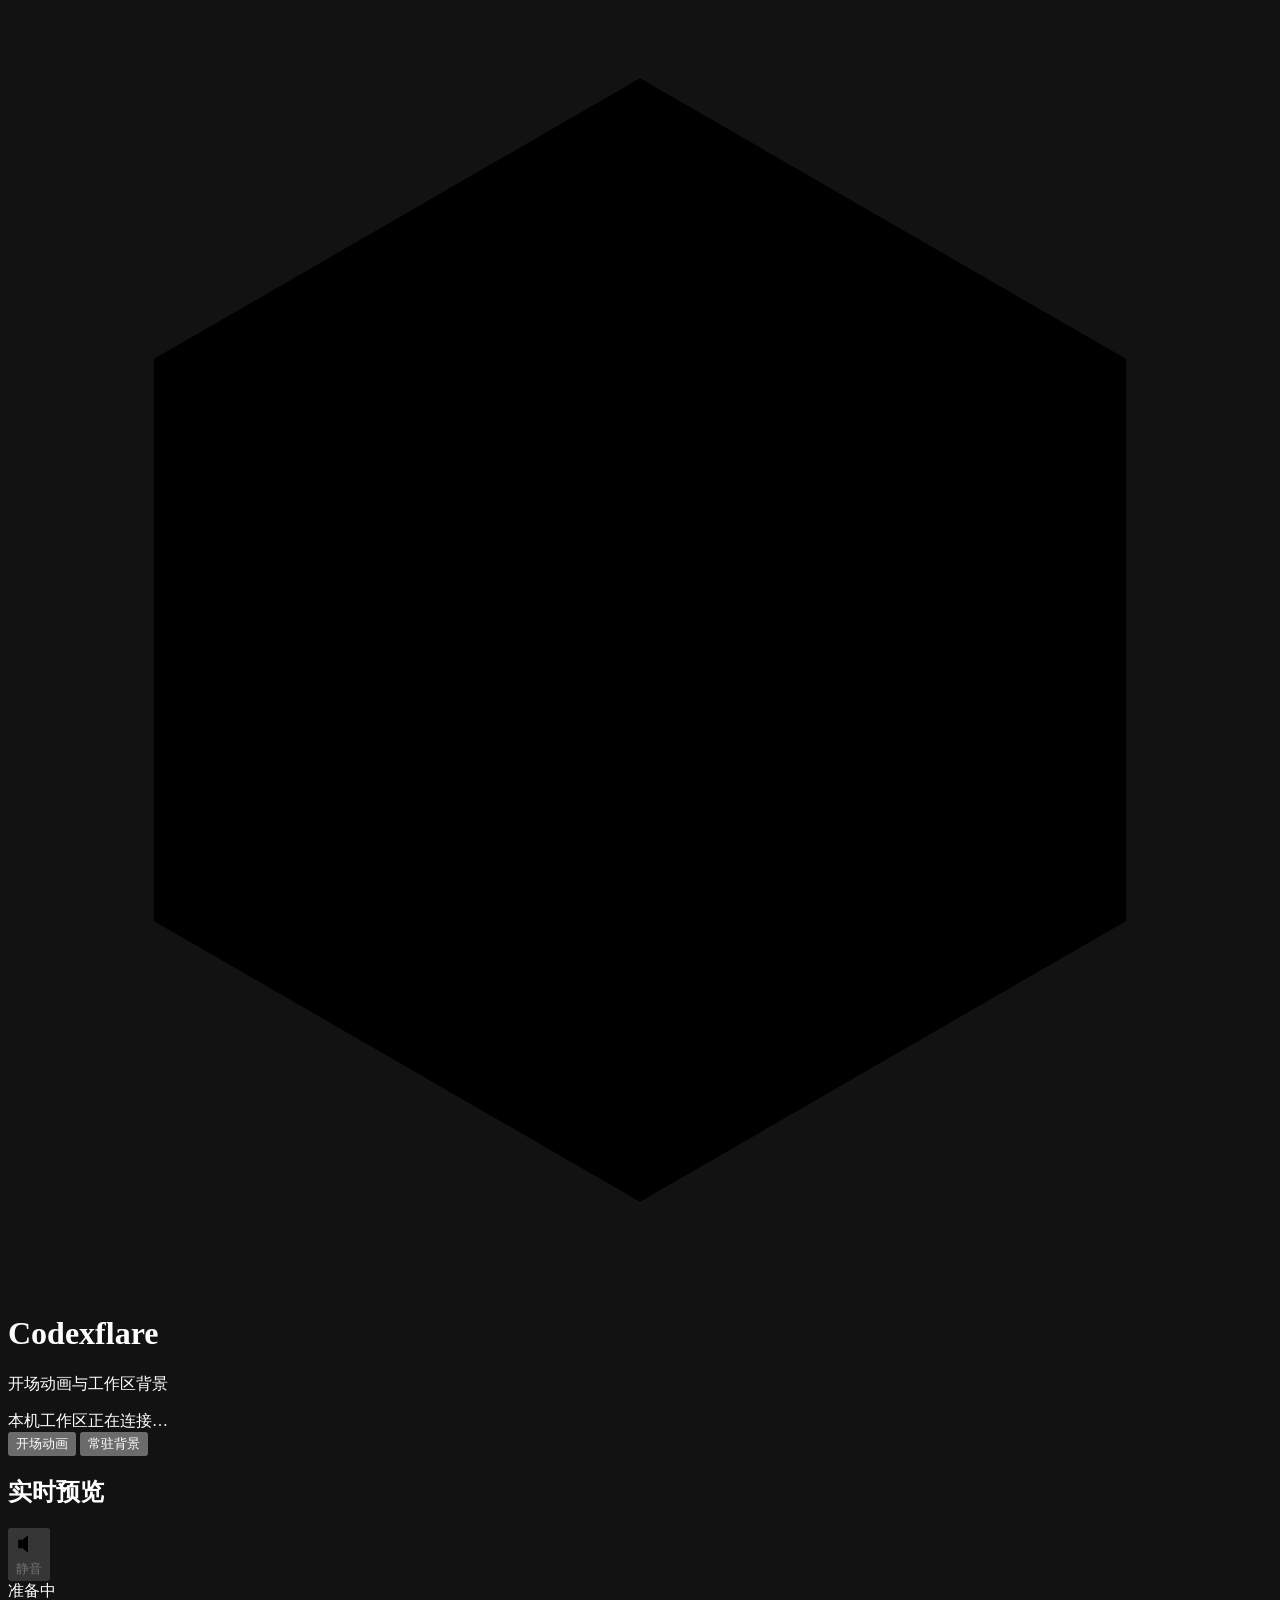
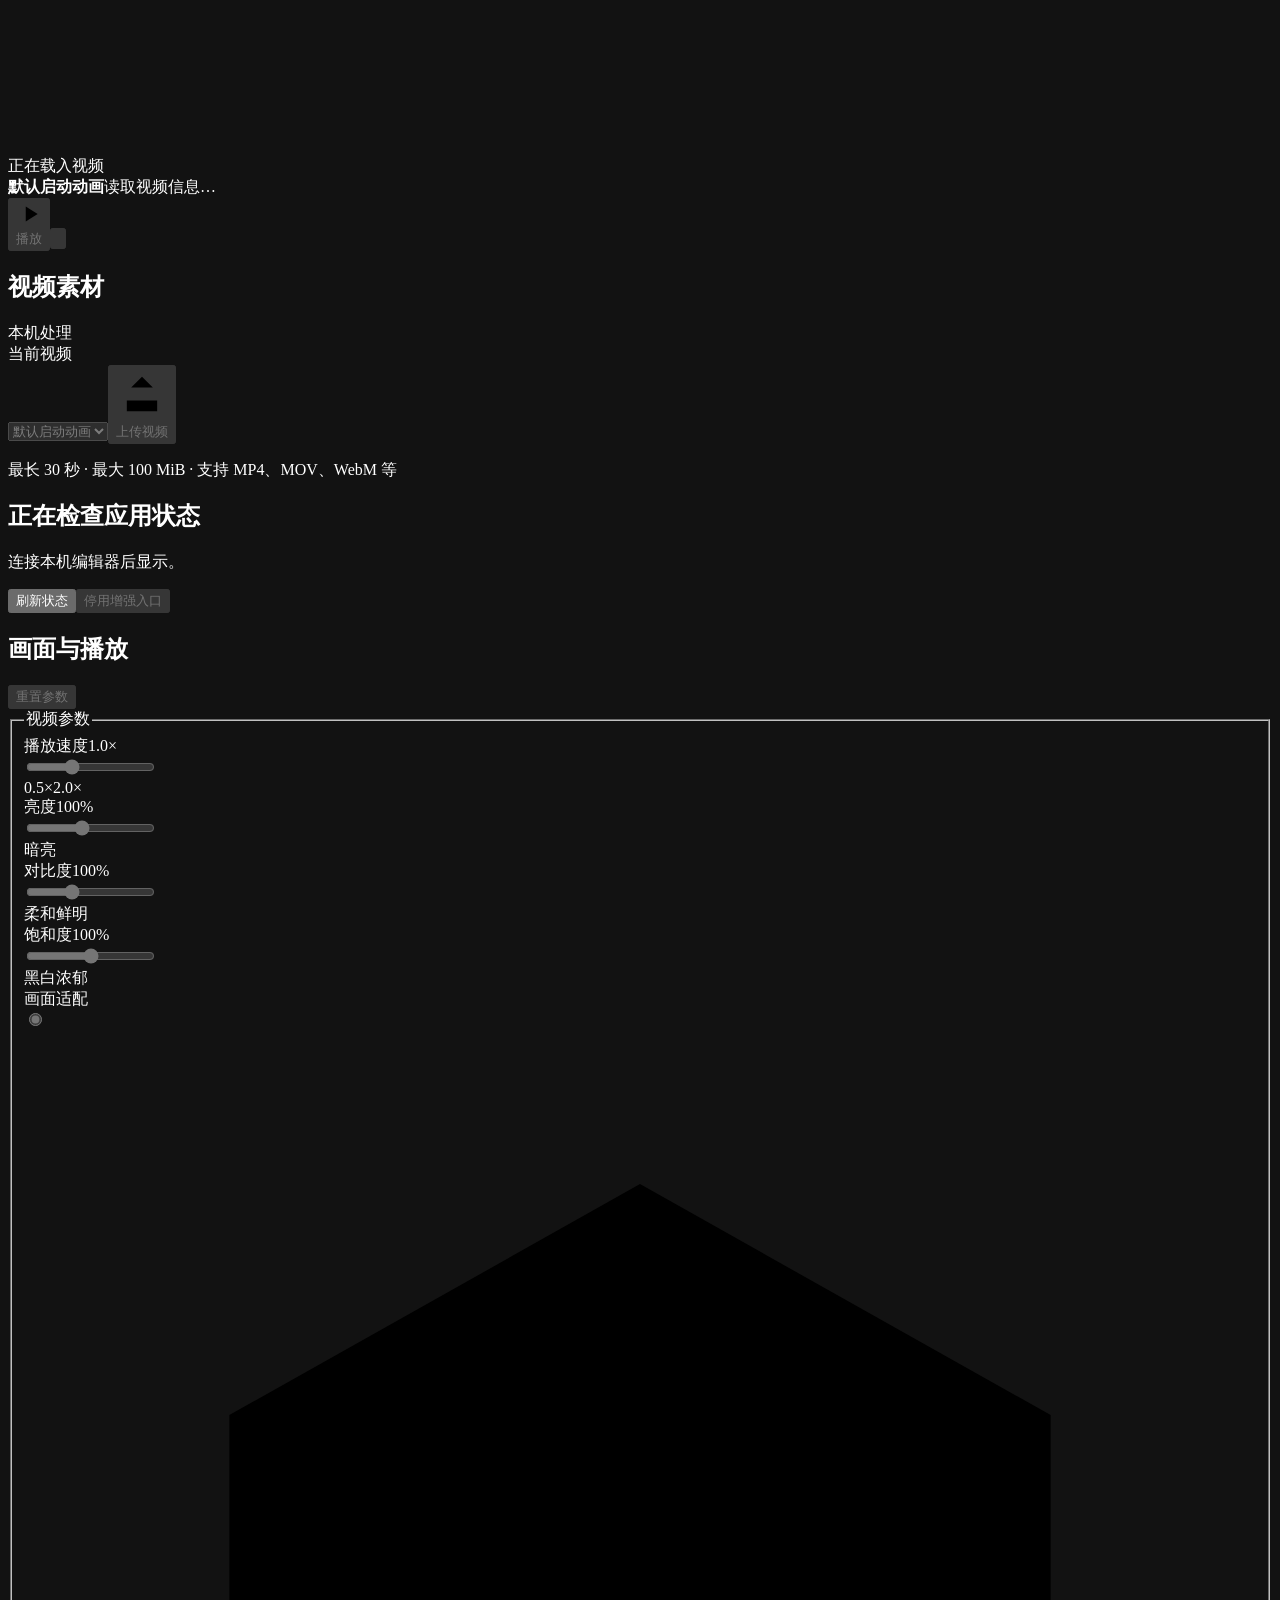
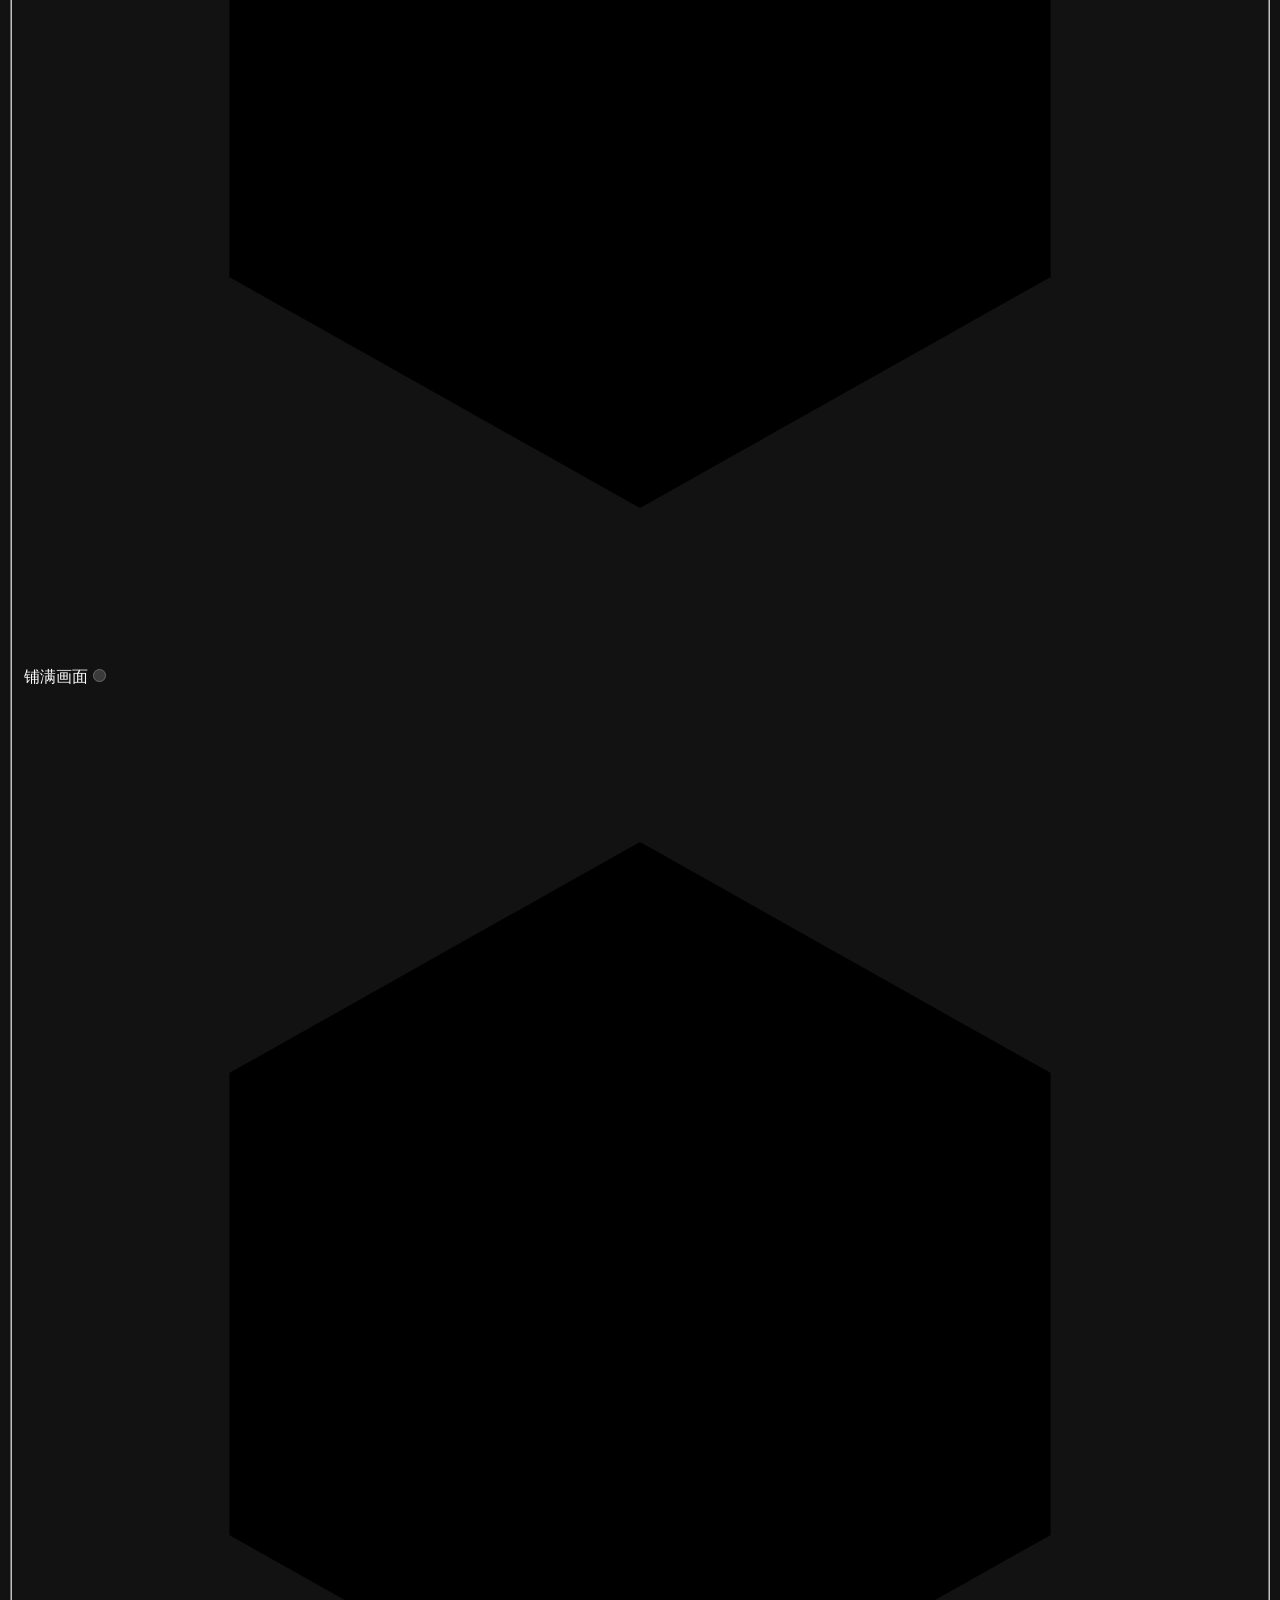
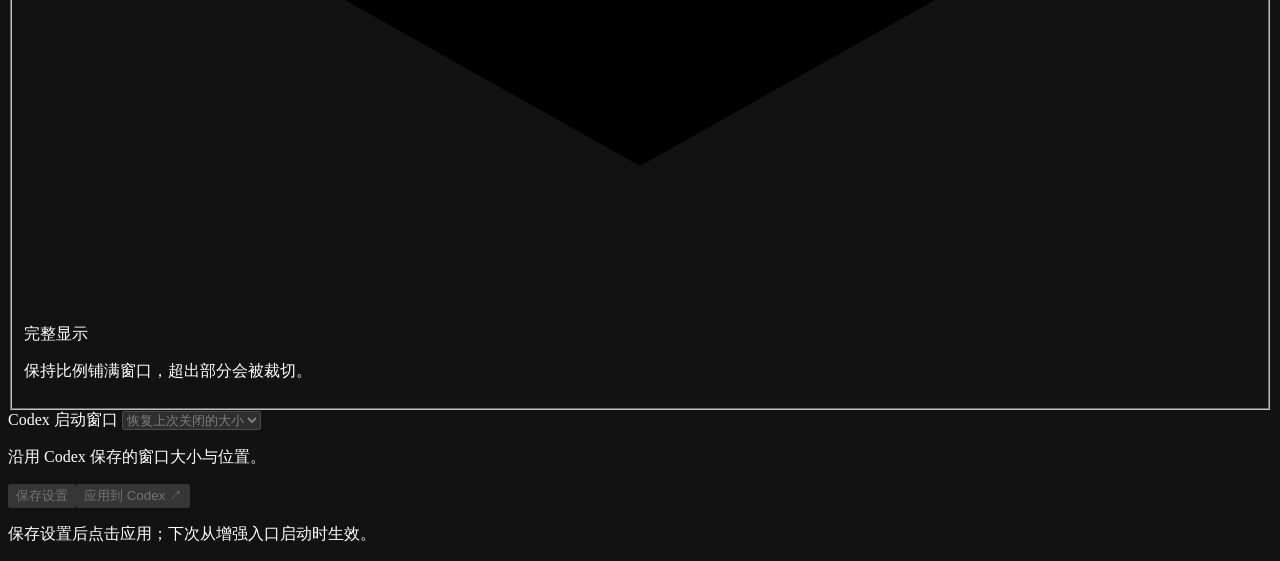
==== commit d9bcd456: "fix: 支持 Windows 原版应用动画与背景增强" ====
--- a/ui/index.html
+++ b/ui/index.html
@@ -66,7 +66,7 @@
           <section class="installation-card" aria-labelledby="installation-heading">
             <div class="installation-status"><span id="installation-indicator" class="installation-indicator" aria-hidden="true"></span><h2 id="installation-heading">正在检查应用状态</h2></div>
             <p id="installation-message">连接本机编辑器后显示。</p>
-            <div class="installation-actions"><button id="refresh-state" class="text-button" type="button">刷新状态</button><button id="restore" class="text-button" type="button" disabled>恢复原版入口</button></div>
+            <div class="installation-actions"><button id="refresh-state" class="text-button" type="button">刷新状态</button><button id="restore" class="text-button" type="button" disabled>停用增强入口</button></div>
           </section>
         </div>
 
@@ -97,7 +97,7 @@
             </select>
             <p id="window-mode-hint" class="field-hint">沿用 Codex 保存的窗口大小与位置。</p>
           </div>
-          <div class="apply-area"><div id="busy-message" class="busy-message" role="status" hidden><span class="spinner" aria-hidden="true"></span><span id="busy-text"></span></div><div class="apply-buttons"><button id="save" class="save-button" type="button" disabled>保存设置</button><button id="install" class="primary-button" type="button" disabled><span id="install-label">应用到 Codex</span> <span aria-hidden="true">↗</span></button></div><p id="apply-hint" class="apply-hint">退出定制版 Codex 后返回本窗口，再点击应用。</p></div>
+          <div class="apply-area"><div id="busy-message" class="busy-message" role="status" hidden><span class="spinner" aria-hidden="true"></span><span id="busy-text"></span></div><div class="apply-buttons"><button id="save" class="save-button" type="button" disabled>保存设置</button><button id="install" class="primary-button" type="button" disabled>应用到 Codex <span aria-hidden="true">↗</span></button></div><p class="apply-hint">保存设置后点击应用；下次从增强入口启动时生效。</p></div>
         </section>
       </div>
     </main>
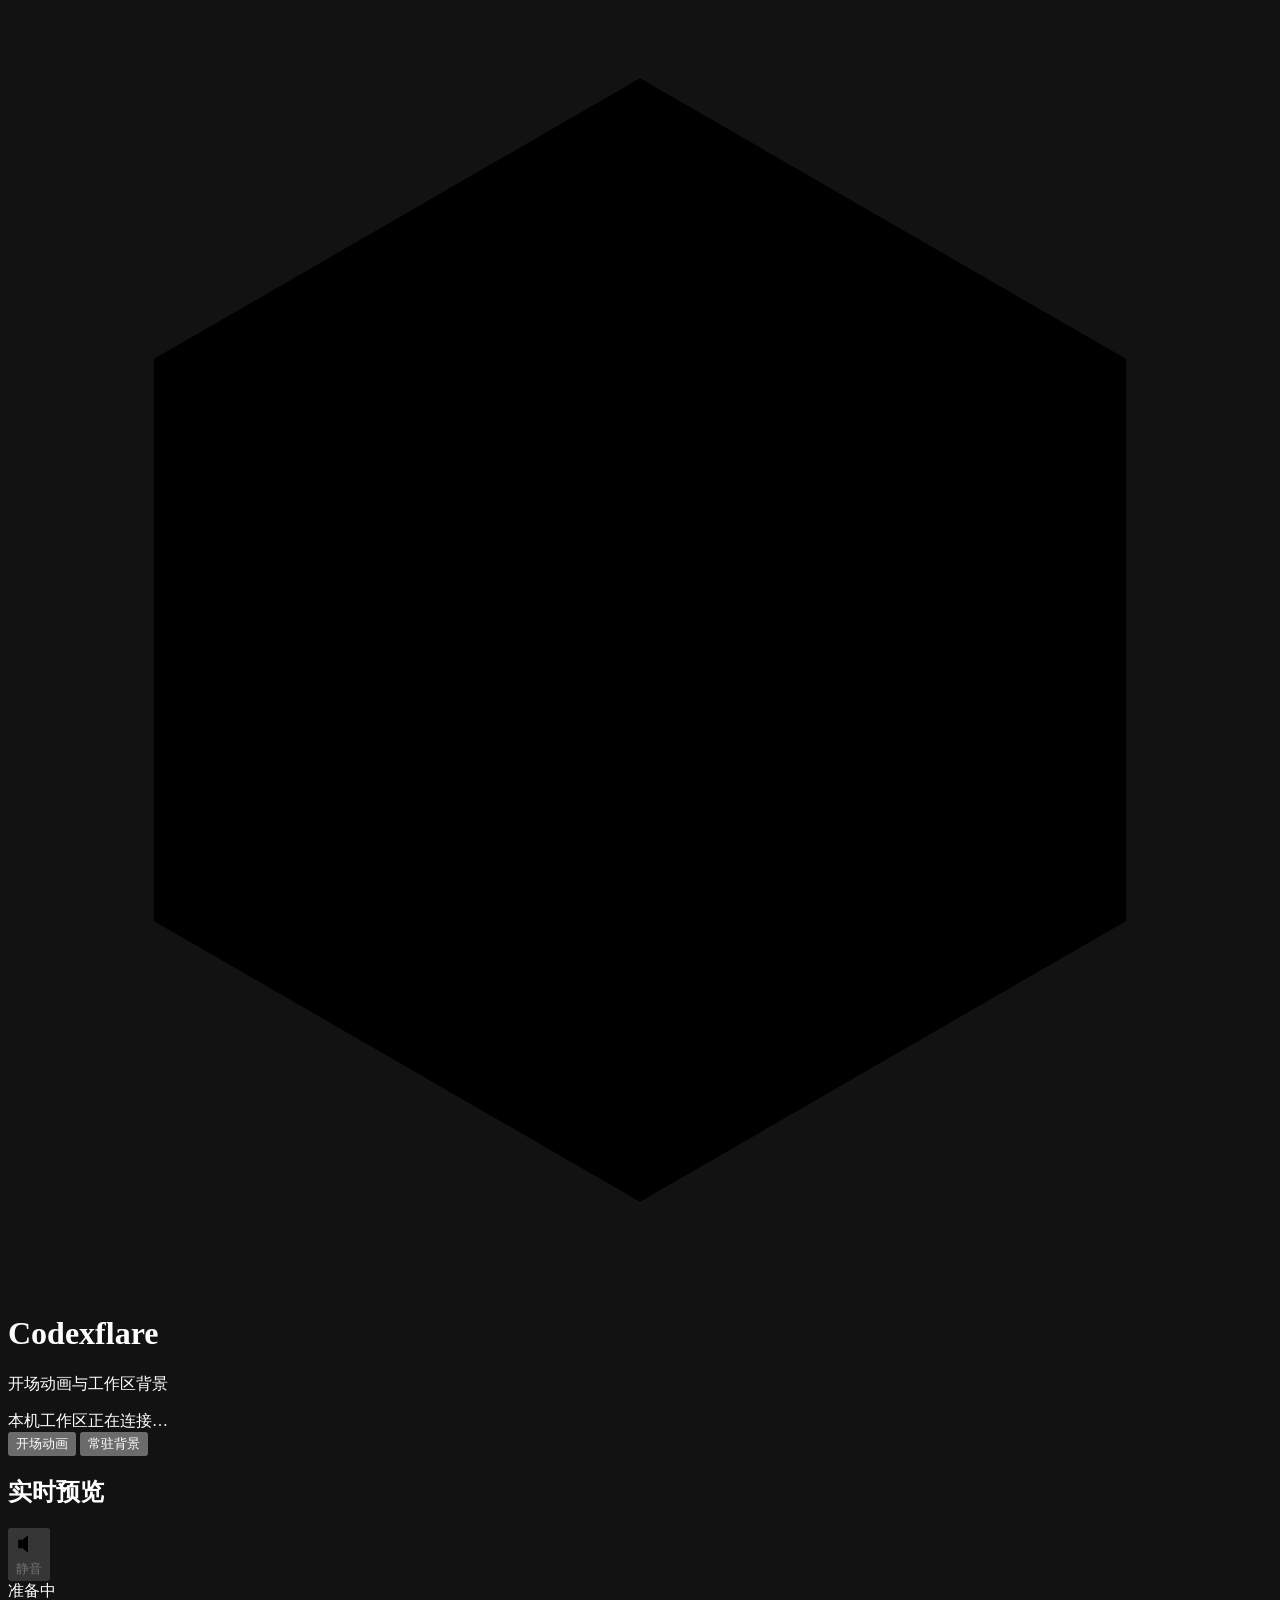
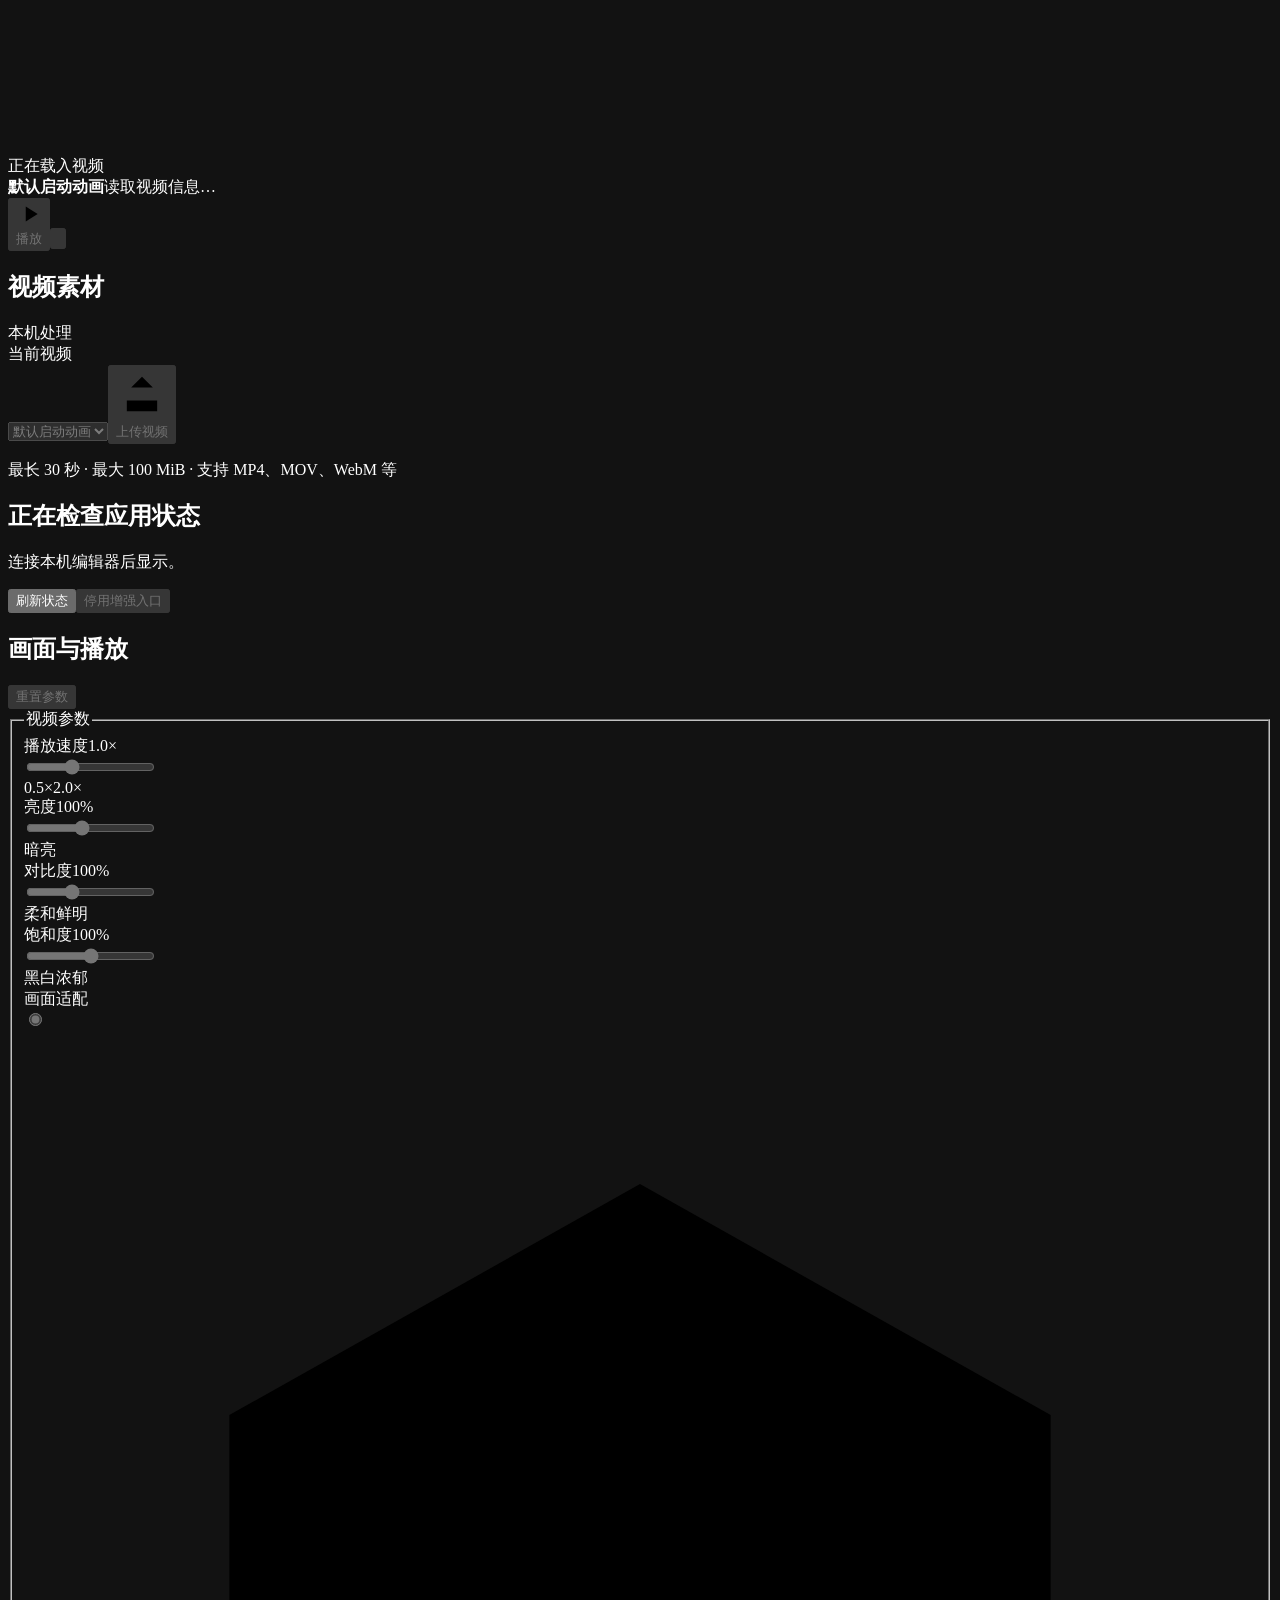
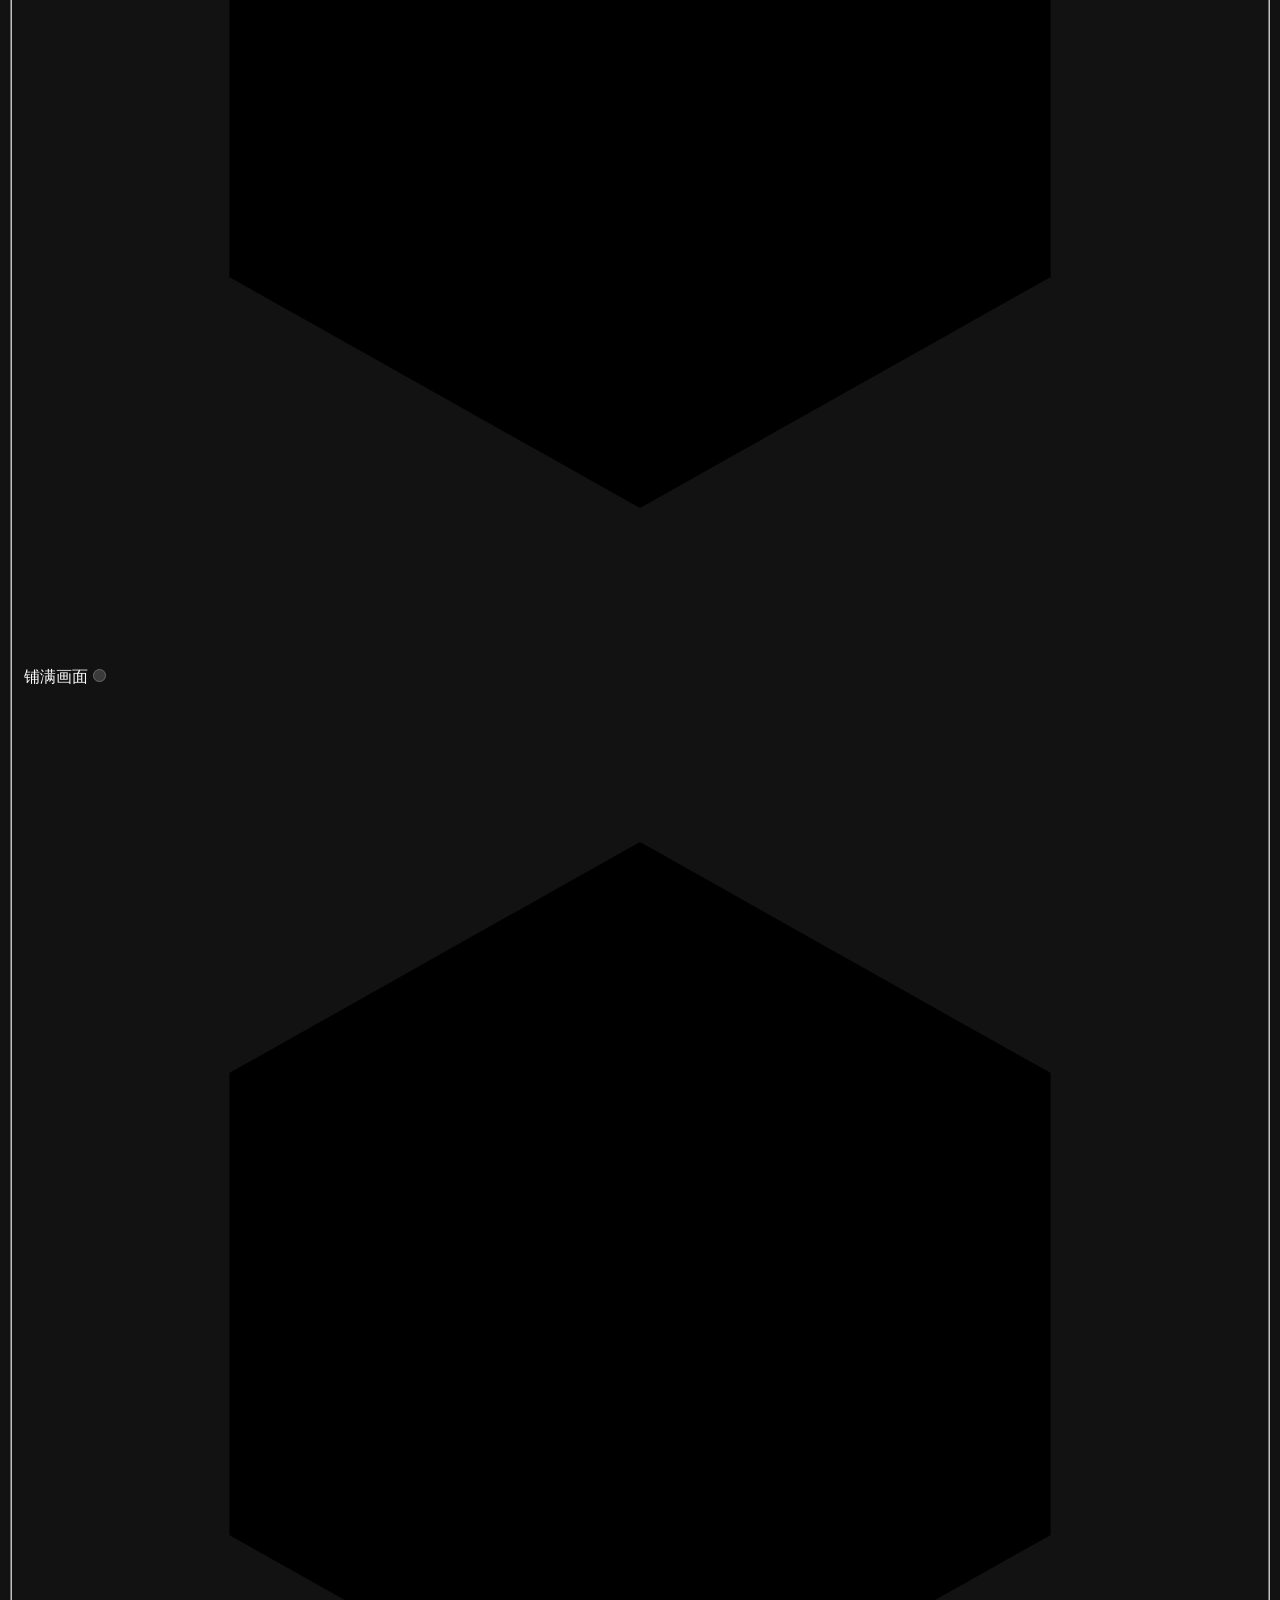
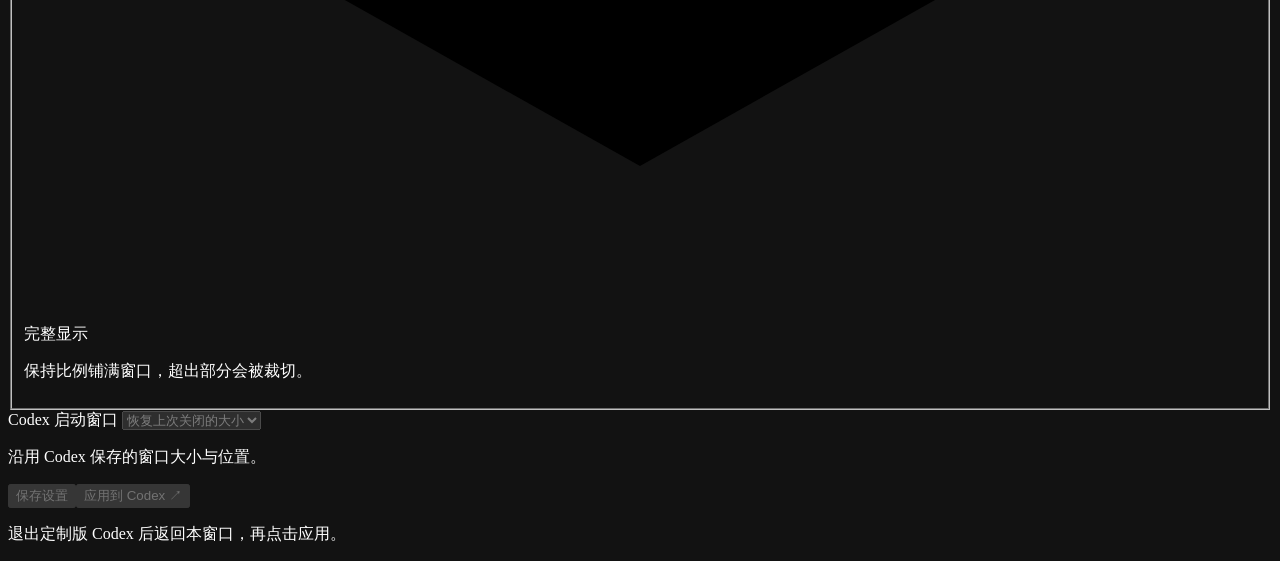
==== commit 328f94f9: "merge: 保留 main 结构兼容与 macOS 功能并整合 Windows 增强 Co-authored-by: Haoran Zhang <zhr20040823@sjtu.edu.cn> C" ====
--- a/ui/index.html
+++ b/ui/index.html
@@ -47,7 +47,7 @@
             <div id="background-preview" class="background-preview">
               <img id="background-image" class="background-image" alt="" hidden>
               <div class="sample-toolbar"><img src="/mark.svg" alt=""><span>Codex</span><span class="sample-toolbar-end">新对话</span></div>
-              <div class="sample-conversation"><p class="sample-question">让每一次打开，都有自己的风格。</p><p class="sample-answer">背景安静地留在右侧，<br>让想法与对话保持清晰。</p></div>
+              <div class="sample-conversation"><p class="sample-question">工作区背景预览</p><p class="sample-answer">调整背景的位置与透明度，<br>预览对话和输入框的显示效果。</p></div>
               <div class="sample-composer"><span>描述你的想法…</span><span class="sample-send" aria-hidden="true">↑</span></div>
               <div id="background-placeholder" class="background-placeholder">上传一张 PNG，预览你的工作区。</div>
             </div>
@@ -97,7 +97,7 @@
             </select>
             <p id="window-mode-hint" class="field-hint">沿用 Codex 保存的窗口大小与位置。</p>
           </div>
-          <div class="apply-area"><div id="busy-message" class="busy-message" role="status" hidden><span class="spinner" aria-hidden="true"></span><span id="busy-text"></span></div><div class="apply-buttons"><button id="save" class="save-button" type="button" disabled>保存设置</button><button id="install" class="primary-button" type="button" disabled>应用到 Codex <span aria-hidden="true">↗</span></button></div><p class="apply-hint">保存设置后点击应用；下次从增强入口启动时生效。</p></div>
+          <div class="apply-area"><div id="busy-message" class="busy-message" role="status" hidden><span class="spinner" aria-hidden="true"></span><span id="busy-text"></span></div><div class="apply-buttons"><button id="save" class="save-button" type="button" disabled>保存设置</button><button id="install" class="primary-button" type="button" disabled><span id="install-label">应用到 Codex</span> <span aria-hidden="true">↗</span></button></div><p id="apply-hint" class="apply-hint">退出定制版 Codex 后返回本窗口，再点击应用。</p></div>
         </section>
       </div>
     </main>
